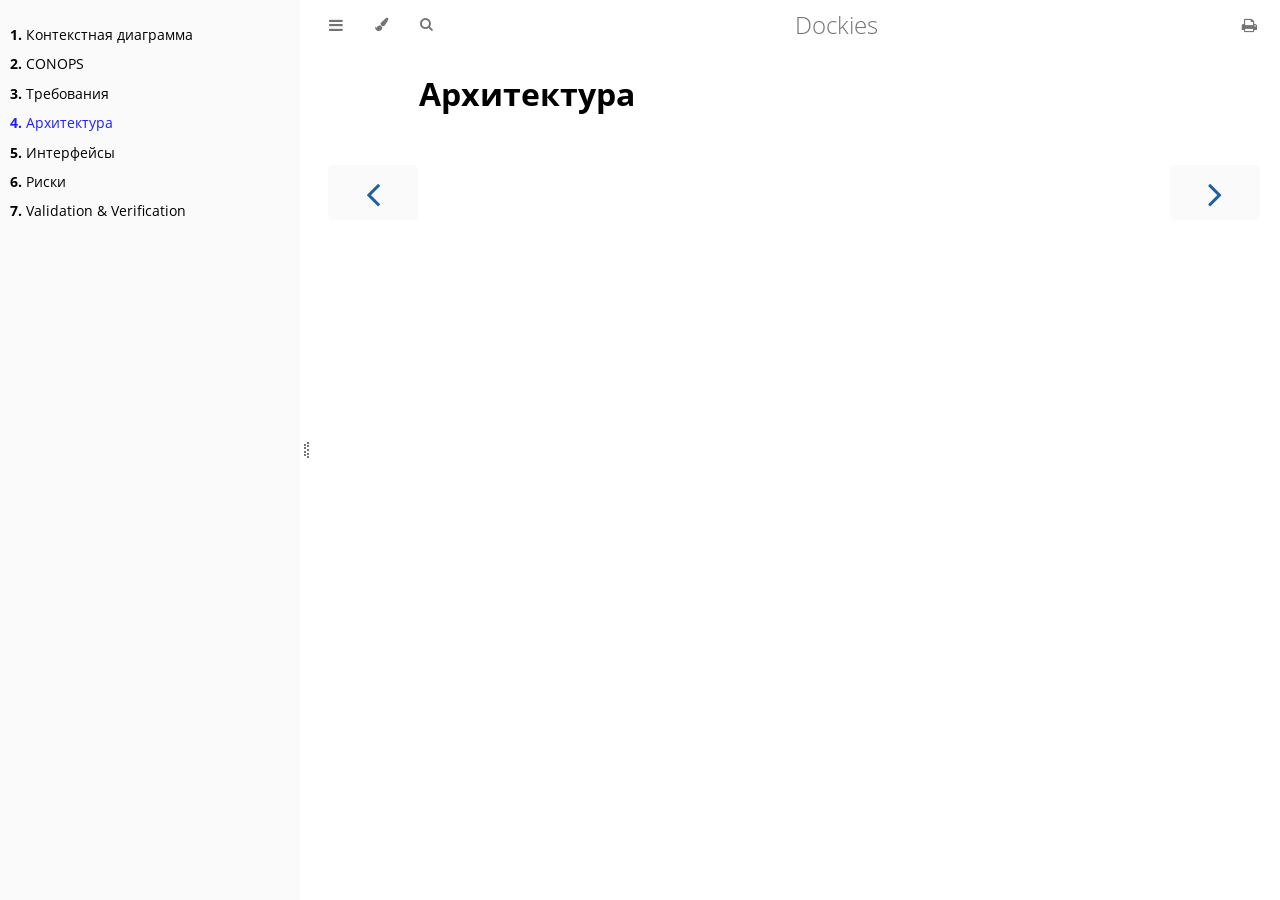
==== Architecture.html @ 6693b574 "deploy: 17d96cf5b20581a7bca6857eef07a46a752afcc7" ====
<!DOCTYPE HTML>
<html lang="ru" class="light sidebar-visible" dir="ltr">
    <head>
        <!-- Book generated using mdBook -->
        <meta charset="UTF-8">
        <title>Архитектура - Dockies</title>


        <!-- Custom HTML head -->

        <meta name="description" content="">
        <meta name="viewport" content="width=device-width, initial-scale=1">
        <meta name="theme-color" content="#ffffff">

        <link rel="icon" href="favicon.svg">
        <link rel="shortcut icon" href="favicon.png">
        <link rel="stylesheet" href="css/variables.css">
        <link rel="stylesheet" href="css/general.css">
        <link rel="stylesheet" href="css/chrome.css">
        <link rel="stylesheet" href="css/print.css" media="print">

        <!-- Fonts -->
        <link rel="stylesheet" href="FontAwesome/css/font-awesome.css">
        <link rel="stylesheet" href="fonts/fonts.css">

        <!-- Highlight.js Stylesheets -->
        <link rel="stylesheet" id="highlight-css" href="highlight.css">
        <link rel="stylesheet" id="tomorrow-night-css" href="tomorrow-night.css">
        <link rel="stylesheet" id="ayu-highlight-css" href="ayu-highlight.css">

        <!-- Custom theme stylesheets -->
        <link rel="stylesheet" href="src/_assets/custom.css">


        <!-- Provide site root and default themes to javascript -->
        <script>
            const path_to_root = "";
            const default_light_theme = "light";
            const default_dark_theme = "navy";
            window.path_to_searchindex_js = "searchindex.js";
        </script>
        <!-- Start loading toc.js asap -->
        <script src="toc.js"></script>
    </head>
    <body>
    <div id="mdbook-help-container">
        <div id="mdbook-help-popup">
            <h2 class="mdbook-help-title">Keyboard shortcuts</h2>
            <div>
                <p>Press <kbd>←</kbd> or <kbd>→</kbd> to navigate between chapters</p>
                <p>Press <kbd>S</kbd> or <kbd>/</kbd> to search in the book</p>
                <p>Press <kbd>?</kbd> to show this help</p>
                <p>Press <kbd>Esc</kbd> to hide this help</p>
            </div>
        </div>
    </div>
    <div id="body-container">
        <!-- Work around some values being stored in localStorage wrapped in quotes -->
        <script>
            try {
                let theme = localStorage.getItem('mdbook-theme');
                let sidebar = localStorage.getItem('mdbook-sidebar');

                if (theme.startsWith('"') && theme.endsWith('"')) {
                    localStorage.setItem('mdbook-theme', theme.slice(1, theme.length - 1));
                }

                if (sidebar.startsWith('"') && sidebar.endsWith('"')) {
                    localStorage.setItem('mdbook-sidebar', sidebar.slice(1, sidebar.length - 1));
                }
            } catch (e) { }
        </script>

        <!-- Set the theme before any content is loaded, prevents flash -->
        <script>
            const default_theme = window.matchMedia("(prefers-color-scheme: dark)").matches ? default_dark_theme : default_light_theme;
            let theme;
            try { theme = localStorage.getItem('mdbook-theme'); } catch(e) { }
            if (theme === null || theme === undefined) { theme = default_theme; }
            const html = document.documentElement;
            html.classList.remove('light')
            html.classList.add(theme);
            html.classList.add("js");
        </script>

        <input type="checkbox" id="sidebar-toggle-anchor" class="hidden">

        <!-- Hide / unhide sidebar before it is displayed -->
        <script>
            let sidebar = null;
            const sidebar_toggle = document.getElementById("sidebar-toggle-anchor");
            if (document.body.clientWidth >= 1080) {
                try { sidebar = localStorage.getItem('mdbook-sidebar'); } catch(e) { }
                sidebar = sidebar || 'visible';
            } else {
                sidebar = 'hidden';
                sidebar_toggle.checked = false;
            }
            if (sidebar === 'visible') {
                sidebar_toggle.checked = true;
            } else {
                html.classList.remove('sidebar-visible');
            }
        </script>

        <nav id="sidebar" class="sidebar" aria-label="Table of contents">
            <!-- populated by js -->
            <mdbook-sidebar-scrollbox class="sidebar-scrollbox"></mdbook-sidebar-scrollbox>
            <noscript>
                <iframe class="sidebar-iframe-outer" src="toc.html"></iframe>
            </noscript>
            <div id="sidebar-resize-handle" class="sidebar-resize-handle">
                <div class="sidebar-resize-indicator"></div>
            </div>
        </nav>

        <div id="page-wrapper" class="page-wrapper">

            <div class="page">
                <div id="menu-bar-hover-placeholder"></div>
                <div id="menu-bar" class="menu-bar sticky">
                    <div class="left-buttons">
                        <label id="sidebar-toggle" class="icon-button" for="sidebar-toggle-anchor" title="Toggle Table of Contents" aria-label="Toggle Table of Contents" aria-controls="sidebar">
                            <i class="fa fa-bars"></i>
                        </label>
                        <button id="theme-toggle" class="icon-button" type="button" title="Change theme" aria-label="Change theme" aria-haspopup="true" aria-expanded="false" aria-controls="theme-list">
                            <i class="fa fa-paint-brush"></i>
                        </button>
                        <ul id="theme-list" class="theme-popup" aria-label="Themes" role="menu">
                            <li role="none"><button role="menuitem" class="theme" id="default_theme">Auto</button></li>
                            <li role="none"><button role="menuitem" class="theme" id="light">Light</button></li>
                            <li role="none"><button role="menuitem" class="theme" id="rust">Rust</button></li>
                            <li role="none"><button role="menuitem" class="theme" id="coal">Coal</button></li>
                            <li role="none"><button role="menuitem" class="theme" id="navy">Navy</button></li>
                            <li role="none"><button role="menuitem" class="theme" id="ayu">Ayu</button></li>
                        </ul>
                        <button id="search-toggle" class="icon-button" type="button" title="Search (`/`)" aria-label="Toggle Searchbar" aria-expanded="false" aria-keyshortcuts="/ s" aria-controls="searchbar">
                            <i class="fa fa-search"></i>
                        </button>
                    </div>

                    <h1 class="menu-title">Dockies</h1>

                    <div class="right-buttons">
                        <a href="print.html" title="Print this book" aria-label="Print this book">
                            <i id="print-button" class="fa fa-print"></i>
                        </a>

                    </div>
                </div>

                <div id="search-wrapper" class="hidden">
                    <form id="searchbar-outer" class="searchbar-outer">
                        <div class="search-wrapper">
                            <input type="search" id="searchbar" name="searchbar" placeholder="Search this book ..." aria-controls="searchresults-outer" aria-describedby="searchresults-header">
                            <div class="spinner-wrapper">
                                <i class="fa fa-spinner fa-spin"></i>
                            </div>
                        </div>
                    </form>
                    <div id="searchresults-outer" class="searchresults-outer hidden">
                        <div id="searchresults-header" class="searchresults-header"></div>
                        <ul id="searchresults">
                        </ul>
                    </div>
                </div>

                <!-- Apply ARIA attributes after the sidebar and the sidebar toggle button are added to the DOM -->
                <script>
                    document.getElementById('sidebar-toggle').setAttribute('aria-expanded', sidebar === 'visible');
                    document.getElementById('sidebar').setAttribute('aria-hidden', sidebar !== 'visible');
                    Array.from(document.querySelectorAll('#sidebar a')).forEach(function(link) {
                        link.setAttribute('tabIndex', sidebar === 'visible' ? 0 : -1);
                    });
                </script>

                <div id="content" class="content">
                    <main>
                        <h1 id="Архитектура"><a class="header" href="#Архитектура">Архитектура</a></h1>

                    </main>

                    <nav class="nav-wrapper" aria-label="Page navigation">
                        <!-- Mobile navigation buttons -->
                            <a rel="prev" href="Requirements.html" class="mobile-nav-chapters previous" title="Previous chapter" aria-label="Previous chapter" aria-keyshortcuts="Left">
                                <i class="fa fa-angle-left"></i>
                            </a>

                            <a rel="next prefetch" href="Interfaces.html" class="mobile-nav-chapters next" title="Next chapter" aria-label="Next chapter" aria-keyshortcuts="Right">
                                <i class="fa fa-angle-right"></i>
                            </a>

                        <div style="clear: both"></div>
                    </nav>
                </div>
            </div>

            <nav class="nav-wide-wrapper" aria-label="Page navigation">
                    <a rel="prev" href="Requirements.html" class="nav-chapters previous" title="Previous chapter" aria-label="Previous chapter" aria-keyshortcuts="Left">
                        <i class="fa fa-angle-left"></i>
                    </a>

                    <a rel="next prefetch" href="Interfaces.html" class="nav-chapters next" title="Next chapter" aria-label="Next chapter" aria-keyshortcuts="Right">
                        <i class="fa fa-angle-right"></i>
                    </a>
            </nav>

        </div>




        <script>
            window.playground_copyable = true;
        </script>


        <script src="elasticlunr.min.js"></script>
        <script src="mark.min.js"></script>
        <script src="searcher.js"></script>

        <script src="clipboard.min.js"></script>
        <script src="highlight.js"></script>
        <script src="book.js"></script>

        <!-- Custom JS scripts -->



    </div>
    </body>
</html>
---- css/variables.css ----
/* Globals */

:root {
    --sidebar-target-width: 300px;
    --sidebar-width: min(var(--sidebar-target-width), 80vw);
    --sidebar-resize-indicator-width: 8px;
    --sidebar-resize-indicator-space: 2px;
    --page-padding: 15px;
    --content-max-width: 750px;
    --menu-bar-height: 50px;
    --mono-font: "Source Code Pro", Consolas, "Ubuntu Mono", Menlo, "DejaVu Sans Mono", monospace, monospace;
    --code-font-size: 0.875em; /* please adjust the ace font size accordingly in editor.js */
    --searchbar-margin-block-start: 5px;
}

/* Themes */

.ayu {
    --bg: hsl(210, 25%, 8%);
    --fg: #c5c5c5;

    --sidebar-bg: #14191f;
    --sidebar-fg: #c8c9db;
    --sidebar-non-existant: #5c6773;
    --sidebar-active: #ffb454;
    --sidebar-spacer: #2d334f;

    --scrollbar: var(--sidebar-fg);

    --icons: #737480;
    --icons-hover: #b7b9cc;

    --links: #0096cf;

    --inline-code-color: #ffb454;

    --theme-popup-bg: #14191f;
    --theme-popup-border: #5c6773;
    --theme-hover: #191f26;

    --quote-bg: hsl(226, 15%, 17%);
    --quote-border: hsl(226, 15%, 22%);

    --warning-border: #ff8e00;

    --table-border-color: hsl(210, 25%, 13%);
    --table-header-bg: hsl(210, 25%, 28%);
    --table-alternate-bg: hsl(210, 25%, 11%);

    --searchbar-border-color: #848484;
    --searchbar-bg: #424242;
    --searchbar-fg: #fff;
    --searchbar-shadow-color: #d4c89f;
    --searchresults-header-fg: #666;
    --searchresults-border-color: #888;
    --searchresults-li-bg: #252932;
    --search-mark-bg: #e3b171;

    --color-scheme: dark;

    /* Same as `--icons` */
    --copy-button-filter: invert(45%) sepia(6%) saturate(621%) hue-rotate(198deg) brightness(99%) contrast(85%);
    /* Same as `--sidebar-active` */
    --copy-button-filter-hover: invert(68%) sepia(55%) saturate(531%) hue-rotate(341deg) brightness(104%) contrast(101%);

    --footnote-highlight: #2668a6;

    --overlay-bg: rgba(33, 40, 48, 0.4);
}

.coal {
    --bg: hsl(200, 7%, 8%);
    --fg: #98a3ad;

    --sidebar-bg: #292c2f;
    --sidebar-fg: #a1adb8;
    --sidebar-non-existant: #505254;
    --sidebar-active: #3473ad;
    --sidebar-spacer: #393939;

    --scrollbar: var(--sidebar-fg);

    --icons: #43484d;
    --icons-hover: #b3c0cc;

    --links: #2b79a2;

    --inline-code-color: #c5c8c6;

    --theme-popup-bg: #141617;
    --theme-popup-border: #43484d;
    --theme-hover: #1f2124;

    --quote-bg: hsl(234, 21%, 18%);
    --quote-border: hsl(234, 21%, 23%);

    --warning-border: #ff8e00;

    --table-border-color: hsl(200, 7%, 13%);
    --table-header-bg: hsl(200, 7%, 28%);
    --table-alternate-bg: hsl(200, 7%, 11%);

    --searchbar-border-color: #aaa;
    --searchbar-bg: #b7b7b7;
    --searchbar-fg: #000;
    --searchbar-shadow-color: #aaa;
    --searchresults-header-fg: #666;
    --searchresults-border-color: #98a3ad;
    --searchresults-li-bg: #2b2b2f;
    --search-mark-bg: #355c7d;

    --color-scheme: dark;

    /* Same as `--icons` */
    --copy-button-filter: invert(26%) sepia(8%) saturate(575%) hue-rotate(169deg) brightness(87%) contrast(82%);
    /* Same as `--sidebar-active` */
    --copy-button-filter-hover: invert(36%) sepia(70%) saturate(503%) hue-rotate(167deg) brightness(98%) contrast(89%);

    --footnote-highlight: #4079ae;

    --overlay-bg: rgba(33, 40, 48, 0.4);
}

.light, html:not(.js) {
    --bg: hsl(0, 0%, 100%);
    --fg: hsl(0, 0%, 0%);

    --sidebar-bg: #fafafa;
    --sidebar-fg: hsl(0, 0%, 0%);
    --sidebar-non-existant: #aaaaaa;
    --sidebar-active: #1f1fff;
    --sidebar-spacer: #f4f4f4;

    --scrollbar: #8F8F8F;

    --icons: #747474;
    --icons-hover: #000000;

    --links: #20609f;

    --inline-code-color: #301900;

    --theme-popup-bg: #fafafa;
    --theme-popup-border: #cccccc;
    --theme-hover: #e6e6e6;

    --quote-bg: hsl(197, 37%, 96%);
    --quote-border: hsl(197, 37%, 91%);

    --warning-border: #ff8e00;

    --table-border-color: hsl(0, 0%, 95%);
    --table-header-bg: hsl(0, 0%, 80%);
    --table-alternate-bg: hsl(0, 0%, 97%);

    --searchbar-border-color: #aaa;
    --searchbar-bg: #fafafa;
    --searchbar-fg: #000;
    --searchbar-shadow-color: #aaa;
    --searchresults-header-fg: #666;
    --searchresults-border-color: #888;
    --searchresults-li-bg: #e4f2fe;
    --search-mark-bg: #a2cff5;

    --color-scheme: light;

    /* Same as `--icons` */
    --copy-button-filter: invert(45.49%);
    /* Same as `--sidebar-active` */
    --copy-button-filter-hover: invert(14%) sepia(93%) saturate(4250%) hue-rotate(243deg) brightness(99%) contrast(130%);

    --footnote-highlight: #7e7eff;

    --overlay-bg: rgba(200, 200, 205, 0.4);
}

.navy {
    --bg: hsl(226, 23%, 11%);
    --fg: #bcbdd0;

    --sidebar-bg: #282d3f;
    --sidebar-fg: #c8c9db;
    --sidebar-non-existant: #505274;
    --sidebar-active: #2b79a2;
    --sidebar-spacer: #2d334f;

    --scrollbar: var(--sidebar-fg);

    --icons: #737480;
    --icons-hover: #b7b9cc;

    --links: #2b79a2;

    --inline-code-color: #c5c8c6;

    --theme-popup-bg: #161923;
    --theme-popup-border: #737480;
    --theme-hover: #282e40;

    --quote-bg: hsl(226, 15%, 17%);
    --quote-border: hsl(226, 15%, 22%);

    --warning-border: #ff8e00;

    --table-border-color: hsl(226, 23%, 16%);
    --table-header-bg: hsl(226, 23%, 31%);
    --table-alternate-bg: hsl(226, 23%, 14%);

    --searchbar-border-color: #aaa;
    --searchbar-bg: #aeaec6;
    --searchbar-fg: #000;
    --searchbar-shadow-color: #aaa;
    --searchresults-header-fg: #5f5f71;
    --searchresults-border-color: #5c5c68;
    --searchresults-li-bg: #242430;
    --search-mark-bg: #a2cff5;

    --color-scheme: dark;

    /* Same as `--icons` */
    --copy-button-filter: invert(51%) sepia(10%) saturate(393%) hue-rotate(198deg) brightness(86%) contrast(87%);
    /* Same as `--sidebar-active` */
    --copy-button-filter-hover: invert(46%) sepia(20%) saturate(1537%) hue-rotate(156deg) brightness(85%) contrast(90%);

    --footnote-highlight: #4079ae;

    --overlay-bg: rgba(33, 40, 48, 0.4);
}

.rust {
    --bg: hsl(60, 9%, 87%);
    --fg: #262625;

    --sidebar-bg: #3b2e2a;
    --sidebar-fg: #c8c9db;
    --sidebar-non-existant: #505254;
    --sidebar-active: #e69f67;
    --sidebar-spacer: #45373a;

    --scrollbar: var(--sidebar-fg);

    --icons: #737480;
    --icons-hover: #262625;

    --links: #2b79a2;

    --inline-code-color: #6e6b5e;

    --theme-popup-bg: #e1e1db;
    --theme-popup-border: #b38f6b;
    --theme-hover: #99908a;

    --quote-bg: hsl(60, 5%, 75%);
    --quote-border: hsl(60, 5%, 70%);

    --warning-border: #ff8e00;

    --table-border-color: hsl(60, 9%, 82%);
    --table-header-bg: #b3a497;
    --table-alternate-bg: hsl(60, 9%, 84%);

    --searchbar-border-color: #aaa;
    --searchbar-bg: #fafafa;
    --searchbar-fg: #000;
    --searchbar-shadow-color: #aaa;
    --searchresults-header-fg: #666;
    --searchresults-border-color: #888;
    --searchresults-li-bg: #dec2a2;
    --search-mark-bg: #e69f67;

    /* Same as `--icons` */
    --copy-button-filter: invert(51%) sepia(10%) saturate(393%) hue-rotate(198deg) brightness(86%) contrast(87%);
    /* Same as `--sidebar-active` */
    --copy-button-filter-hover: invert(77%) sepia(16%) saturate(1798%) hue-rotate(328deg) brightness(98%) contrast(83%);

    --footnote-highlight: #d3a17a;

    --overlay-bg: rgba(150, 150, 150, 0.25);
}

@media (prefers-color-scheme: dark) {
    html:not(.js) {
        --bg: hsl(200, 7%, 8%);
        --fg: #98a3ad;

        --sidebar-bg: #292c2f;
        --sidebar-fg: #a1adb8;
        --sidebar-non-existant: #505254;
        --sidebar-active: #3473ad;
        --sidebar-spacer: #393939;

        --scrollbar: var(--sidebar-fg);

        --icons: #43484d;
        --icons-hover: #b3c0cc;

        --links: #2b79a2;

        --inline-code-color: #c5c8c6;

        --theme-popup-bg: #141617;
        --theme-popup-border: #43484d;
        --theme-hover: #1f2124;

        --quote-bg: hsl(234, 21%, 18%);
        --quote-border: hsl(234, 21%, 23%);

        --warning-border: #ff8e00;

        --table-border-color: hsl(200, 7%, 13%);
        --table-header-bg: hsl(200, 7%, 28%);
        --table-alternate-bg: hsl(200, 7%, 11%);

        --searchbar-border-color: #aaa;
        --searchbar-bg: #b7b7b7;
        --searchbar-fg: #000;
        --searchbar-shadow-color: #aaa;
        --searchresults-header-fg: #666;
        --searchresults-border-color: #98a3ad;
        --searchresults-li-bg: #2b2b2f;
        --search-mark-bg: #355c7d;

        --color-scheme: dark;

        /* Same as `--icons` */
        --copy-button-filter: invert(26%) sepia(8%) saturate(575%) hue-rotate(169deg) brightness(87%) contrast(82%);
        /* Same as `--sidebar-active` */
        --copy-button-filter-hover: invert(36%) sepia(70%) saturate(503%) hue-rotate(167deg) brightness(98%) contrast(89%);
    }
}
---- css/general.css ----
/* Base styles and content styles */

:root {
    /* Browser default font-size is 16px, this way 1 rem = 10px */
    font-size: 62.5%;
    color-scheme: var(--color-scheme);
}

html {
    font-family: "Open Sans", sans-serif;
    color: var(--fg);
    background-color: var(--bg);
    text-size-adjust: none;
    -webkit-text-size-adjust: none;
}

body {
    margin: 0;
    font-size: 1.6rem;
    overflow-x: hidden;
}

code {
    font-family: var(--mono-font) !important;
    font-size: var(--code-font-size);
    direction: ltr !important;
}

/* make long words/inline code not x overflow */
main {
    overflow-wrap: break-word;
}

/* make wide tables scroll if they overflow */
.table-wrapper {
    overflow-x: auto;
}

/* Don't change font size in headers. */
h1 code, h2 code, h3 code, h4 code, h5 code, h6 code {
    font-size: unset;
}

.left { float: left; }
.right { float: right; }
.boring { opacity: 0.6; }
.hide-boring .boring { display: none; }
.hidden { display: none !important; }

h2, h3 { margin-block-start: 2.5em; }
h4, h5 { margin-block-start: 2em; }

.header + .header h3,
.header + .header h4,
.header + .header h5 {
    margin-block-start: 1em;
}

h1:target::before,
h2:target::before,
h3:target::before,
h4:target::before,
h5:target::before,
h6:target::before {
    display: inline-block;
    content: "»";
    margin-inline-start: -30px;
    width: 30px;
}

/* This is broken on Safari as of version 14, but is fixed
   in Safari Technology Preview 117 which I think will be Safari 14.2.
   https://bugs.webkit.org/show_bug.cgi?id=218076
*/
:target {
    /* Safari does not support logical properties */
    scroll-margin-top: calc(var(--menu-bar-height) + 0.5em);
}

.page {
    outline: 0;
    padding: 0 var(--page-padding);
    margin-block-start: calc(0px - var(--menu-bar-height)); /* Compensate for the #menu-bar-hover-placeholder */
}
.page-wrapper {
    box-sizing: border-box;
    background-color: var(--bg);
}
html:not(.js) .page-wrapper,
.js:not(.sidebar-resizing) .page-wrapper {
    transition: margin-left 0.3s ease, transform 0.3s ease; /* Animation: slide away */
}
[dir=rtl]:not(.js) .page-wrapper,
[dir=rtl].js:not(.sidebar-resizing) .page-wrapper {
    transition: margin-right 0.3s ease, transform 0.3s ease; /* Animation: slide away */
}

.content {
    overflow-y: auto;
    padding: 0 5px 50px 5px;
}
.content main {
    margin-inline-start: auto;
    margin-inline-end: auto;
    max-width: var(--content-max-width);
}
.content p { line-height: 1.45em; }
.content ol { line-height: 1.45em; }
.content ul { line-height: 1.45em; }
.content a { text-decoration: none; }
.content a:hover { text-decoration: underline; }
.content img, .content video { max-width: 100%; }
.content .header:link,
.content .header:visited {
    color: var(--fg);
}
.content .header:link,
.content .header:visited:hover {
    text-decoration: none;
}

table {
    margin: 0 auto;
    border-collapse: collapse;
}
table td {
    padding: 3px 20px;
    border: 1px var(--table-border-color) solid;
}
table thead {
    background: var(--table-header-bg);
}
table thead td {
    font-weight: 700;
    border: none;
}
table thead th {
    padding: 3px 20px;
}
table thead tr {
    border: 1px var(--table-header-bg) solid;
}
/* Alternate background colors for rows */
table tbody tr:nth-child(2n) {
    background: var(--table-alternate-bg);
}


blockquote {
    margin: 20px 0;
    padding: 0 20px;
    color: var(--fg);
    background-color: var(--quote-bg);
    border-block-start: .1em solid var(--quote-border);
    border-block-end: .1em solid var(--quote-border);
}

.warning {
    margin: 20px;
    padding: 0 20px;
    border-inline-start: 2px solid var(--warning-border);
}

.warning:before {
    position: absolute;
    width: 3rem;
    height: 3rem;
    margin-inline-start: calc(-1.5rem - 21px);
    content: "ⓘ";
    text-align: center;
    background-color: var(--bg);
    color: var(--warning-border);
    font-weight: bold;
    font-size: 2rem;
}

blockquote .warning:before {
    background-color: var(--quote-bg);
}

kbd {
    background-color: var(--table-border-color);
    border-radius: 4px;
    border: solid 1px var(--theme-popup-border);
    box-shadow: inset 0 -1px 0 var(--theme-hover);
    display: inline-block;
    font-size: var(--code-font-size);
    font-family: var(--mono-font);
    line-height: 10px;
    padding: 4px 5px;
    vertical-align: middle;
}

sup {
    /* Set the line-height for superscript and footnote references so that there
       isn't an awkward space appearing above lines that contain the footnote.

       See https://github.com/rust-lang/mdBook/pull/2443#discussion_r1813773583
       for an explanation.
    */
    line-height: 0;
}

.footnote-definition {
    font-size: 0.9em;
}
/* The default spacing for a list is a little too large. */
.footnote-definition ul,
.footnote-definition ol {
    padding-left: 20px;
}
.footnote-definition > li {
    /* Required to position the ::before target */
    position: relative;
}
.footnote-definition > li:target {
    scroll-margin-top: 50vh;
}
.footnote-reference:target {
    scroll-margin-top: 50vh;
}
/* Draws a border around the footnote (including the marker) when it is selected.
   TODO: If there are multiple linkbacks, highlight which one you just came
   from so you know which one to click.
*/
.footnote-definition > li:target::before {
    border: 2px solid var(--footnote-highlight);
    border-radius: 6px;
    position: absolute;
    top: -8px;
    right: -8px;
    bottom: -8px;
    left: -32px;
    pointer-events: none;
    content: "";
}
/* Pulses the footnote reference so you can quickly see where you left off reading.
   This could use some improvement.
*/
@media not (prefers-reduced-motion) {
    .footnote-reference:target  {
        animation: fn-highlight 0.8s;
        border-radius: 2px;
    }

    @keyframes fn-highlight {
        from {
            background-color: var(--footnote-highlight);
        }
    }
}

.tooltiptext {
    position: absolute;
    visibility: hidden;
    color: #fff;
    background-color: #333;
    transform: translateX(-50%); /* Center by moving tooltip 50% of its width left */
    left: -8px; /* Half of the width of the icon */
    top: -35px;
    font-size: 0.8em;
    text-align: center;
    border-radius: 6px;
    padding: 5px 8px;
    margin: 5px;
    z-index: 1000;
}
.tooltipped .tooltiptext {
    visibility: visible;
}

.chapter li.part-title {
    color: var(--sidebar-fg);
    margin: 5px 0px;
    font-weight: bold;
}

.result-no-output {
    font-style: italic;
}
---- css/chrome.css ----
/* CSS for UI elements (a.k.a. chrome) */

html {
    scrollbar-color: var(--scrollbar) var(--bg);
}
#searchresults a,
.content a:link,
a:visited,
a > .hljs {
    color: var(--links);
}

/*
    body-container is necessary because mobile browsers don't seem to like
    overflow-x on the body tag when there is a <meta name="viewport"> tag.
*/
#body-container {
    /*
        This is used when the sidebar pushes the body content off the side of
        the screen on small screens. Without it, dragging on mobile Safari
        will want to reposition the viewport in a weird way.
    */
    overflow-x: clip;
}

/* Menu Bar */

#menu-bar,
#menu-bar-hover-placeholder {
    z-index: 101;
    margin: auto calc(0px - var(--page-padding));
}
#menu-bar {
    position: relative;
    display: flex;
    flex-wrap: wrap;
    background-color: var(--bg);
    border-block-end-color: var(--bg);
    border-block-end-width: 1px;
    border-block-end-style: solid;
}
#menu-bar.sticky,
#menu-bar-hover-placeholder:hover + #menu-bar,
#menu-bar:hover,
html.sidebar-visible #menu-bar {
    position: -webkit-sticky;
    position: sticky;
    top: 0 !important;
}
#menu-bar-hover-placeholder {
    position: sticky;
    position: -webkit-sticky;
    top: 0;
    height: var(--menu-bar-height);
}
#menu-bar.bordered {
    border-block-end-color: var(--table-border-color);
}
#menu-bar i, #menu-bar .icon-button {
    position: relative;
    padding: 0 8px;
    z-index: 10;
    line-height: var(--menu-bar-height);
    cursor: pointer;
    transition: color 0.5s;
}
@media only screen and (max-width: 420px) {
    #menu-bar i, #menu-bar .icon-button {
        padding: 0 5px;
    }
}

.icon-button {
    border: none;
    background: none;
    padding: 0;
    color: inherit;
}
.icon-button i {
    margin: 0;
}

.right-buttons {
    margin: 0 15px;
}
.right-buttons a {
    text-decoration: none;
}

.left-buttons {
    display: flex;
    margin: 0 5px;
}
html:not(.js) .left-buttons button {
    display: none;
}

.menu-title {
    display: inline-block;
    font-weight: 200;
    font-size: 2.4rem;
    line-height: var(--menu-bar-height);
    text-align: center;
    margin: 0;
    flex: 1;
    white-space: nowrap;
    overflow: hidden;
    text-overflow: ellipsis;
}
.menu-title {
    cursor: pointer;
}

.menu-bar,
.menu-bar:visited,
.nav-chapters,
.nav-chapters:visited,
.mobile-nav-chapters,
.mobile-nav-chapters:visited,
.menu-bar .icon-button,
.menu-bar a i {
    color: var(--icons);
}

.menu-bar i:hover,
.menu-bar .icon-button:hover,
.nav-chapters:hover,
.mobile-nav-chapters i:hover {
    color: var(--icons-hover);
}

/* Nav Icons */

.nav-chapters {
    font-size: 2.5em;
    text-align: center;
    text-decoration: none;

    position: fixed;
    top: 0;
    bottom: 0;
    margin: 0;
    max-width: 150px;
    min-width: 90px;

    display: flex;
    justify-content: center;
    align-content: center;
    flex-direction: column;

    transition: color 0.5s, background-color 0.5s;
}

.nav-chapters:hover {
    text-decoration: none;
    background-color: var(--theme-hover);
    transition: background-color 0.15s, color 0.15s;
}

.nav-wrapper {
    margin-block-start: 50px;
    display: none;
}

.mobile-nav-chapters {
    font-size: 2.5em;
    text-align: center;
    text-decoration: none;
    width: 90px;
    border-radius: 5px;
    background-color: var(--sidebar-bg);
}

/* Only Firefox supports flow-relative values */
.previous { float: left; }
[dir=rtl] .previous { float: right; }

/* Only Firefox supports flow-relative values */
.next {
    float: right;
    right: var(--page-padding);
}
[dir=rtl] .next {
    float: left;
    right: unset;
    left: var(--page-padding);
}

/* Use the correct buttons for RTL layouts*/
[dir=rtl] .previous i.fa-angle-left:before {content:"\f105";}
[dir=rtl] .next i.fa-angle-right:before { content:"\f104"; }

@media only screen and (max-width: 1080px) {
    .nav-wide-wrapper { display: none; }
    .nav-wrapper { display: block; }
}

/* sidebar-visible */
@media only screen and (max-width: 1380px) {
    #sidebar-toggle-anchor:checked ~ .page-wrapper .nav-wide-wrapper { display: none; }
    #sidebar-toggle-anchor:checked ~ .page-wrapper .nav-wrapper { display: block; }
}

/* Inline code */

:not(pre) > .hljs {
    display: inline;
    padding: 0.1em 0.3em;
    border-radius: 3px;
}

:not(pre):not(a) > .hljs {
    color: var(--inline-code-color);
    overflow-x: initial;
}

a:hover > .hljs {
    text-decoration: underline;
}

pre {
    position: relative;
}
pre > .buttons {
    position: absolute;
    z-index: 100;
    right: 0px;
    top: 2px;
    margin: 0px;
    padding: 2px 0px;

    color: var(--sidebar-fg);
    cursor: pointer;
    visibility: hidden;
    opacity: 0;
    transition: visibility 0.1s linear, opacity 0.1s linear;
}
pre:hover > .buttons {
    visibility: visible;
    opacity: 1
}
pre > .buttons :hover {
    color: var(--sidebar-active);
    border-color: var(--icons-hover);
    background-color: var(--theme-hover);
}
pre > .buttons i {
    margin-inline-start: 8px;
}
pre > .buttons button {
    cursor: inherit;
    margin: 0px 5px;
    padding: 4px 4px 3px 5px;
    font-size: 23px;

    border-style: solid;
    border-width: 1px;
    border-radius: 4px;
    border-color: var(--icons);
    background-color: var(--theme-popup-bg);
    transition: 100ms;
    transition-property: color,border-color,background-color;
    color: var(--icons);
}

pre > .buttons button.clip-button {
    padding: 2px 4px 0px 6px;
}
pre > .buttons button.clip-button::before {
    /* clipboard image from octicons (https://github.com/primer/octicons/tree/v2.0.0) MIT license
     */
    content: url('data:image/svg+xml,<svg width="21" height="20" viewBox="0 0 24 25" \
xmlns="http://www.w3.org/2000/svg" aria-label="Copy to clipboard">\
<path d="M18 20h2v3c0 1-1 2-2 2H2c-.998 0-2-1-2-2V5c0-.911.755-1.667 1.667-1.667h5A3.323 3.323 0 \
0110 0a3.323 3.323 0 013.333 3.333h5C19.245 3.333 20 4.09 20 5v8.333h-2V9H2v14h16v-3zM3 \
7h14c0-.911-.793-1.667-1.75-1.667H13.5c-.957 0-1.75-.755-1.75-1.666C11.75 2.755 10.957 2 10 \
2s-1.75.755-1.75 1.667c0 .911-.793 1.666-1.75 1.666H4.75C3.793 5.333 3 6.09 3 7z"/>\
<path d="M4 19h6v2H4zM12 11H4v2h8zM4 17h4v-2H4zM15 15v-3l-4.5 4.5L15 21v-3l8.027-.032L23 15z"/>\
</svg>');
    filter: var(--copy-button-filter);
}
pre > .buttons button.clip-button:hover::before {
    filter: var(--copy-button-filter-hover);
}

@media (pointer: coarse) {
    pre > .buttons button {
        /* On mobile, make it easier to tap buttons. */
        padding: 0.3rem 1rem;
    }

    .sidebar-resize-indicator {
        /* Hide resize indicator on devices with limited accuracy */
        display: none;
    }
}
pre > code {
    display: block;
    padding: 1rem;
}

/* FIXME: ACE editors overlap their buttons because ACE does absolute
   positioning within the code block which breaks padding. The only solution I
   can think of is to move the padding to the outer pre tag (or insert a div
   wrapper), but that would require fixing a whole bunch of CSS rules.
*/
.hljs.ace_editor {
  padding: 0rem 0rem;
}

pre > .result {
    margin-block-start: 10px;
}

/* Search */

#searchresults a {
    text-decoration: none;
}

mark {
    border-radius: 2px;
    padding-block-start: 0;
    padding-block-end: 1px;
    padding-inline-start: 3px;
    padding-inline-end: 3px;
    margin-block-start: 0;
    margin-block-end: -1px;
    margin-inline-start: -3px;
    margin-inline-end: -3px;
    background-color: var(--search-mark-bg);
    transition: background-color 300ms linear;
    cursor: pointer;
}

mark.fade-out {
    background-color: rgba(0,0,0,0) !important;
    cursor: auto;
}

.searchbar-outer {
    margin-inline-start: auto;
    margin-inline-end: auto;
    max-width: var(--content-max-width);
}

#searchbar-outer.searching #searchbar {
    padding-right: 30px;
}
#searchbar-outer .spinner-wrapper {
    display: none;
}
#searchbar-outer.searching .spinner-wrapper {
    display: block;
}

.search-wrapper {
    position: relative;
}

.spinner-wrapper {
    --spinner-margin: 2px;
    position: absolute;
    margin-block-start: calc(var(--searchbar-margin-block-start) + var(--spinner-margin));
    right: var(--spinner-margin);
    top: 0;
    bottom: var(--spinner-margin);
    padding: 6px;
    background-color: var(--bg);
}

#searchbar {
    width: 100%;
    margin-block-start: var(--searchbar-margin-block-start);
    margin-block-end: 0;
    margin-inline-start: auto;
    margin-inline-end: auto;
    padding: 10px 16px;
    transition: box-shadow 300ms ease-in-out;
    border: 1px solid var(--searchbar-border-color);
    border-radius: 3px;
    background-color: var(--searchbar-bg);
    color: var(--searchbar-fg);
}
#searchbar:focus,
#searchbar.active {
    box-shadow: 0 0 3px var(--searchbar-shadow-color);
}

.searchresults-header {
    font-weight: bold;
    font-size: 1em;
    padding-block-start: 18px;
    padding-block-end: 0;
    padding-inline-start: 5px;
    padding-inline-end: 0;
    color: var(--searchresults-header-fg);
}

.searchresults-outer {
    margin-inline-start: auto;
    margin-inline-end: auto;
    max-width: var(--content-max-width);
    border-block-end: 1px dashed var(--searchresults-border-color);
}

ul#searchresults {
    list-style: none;
    padding-inline-start: 20px;
}
ul#searchresults li {
    margin: 10px 0px;
    padding: 2px;
    border-radius: 2px;
}
ul#searchresults li.focus {
    background-color: var(--searchresults-li-bg);
}
ul#searchresults span.teaser {
    display: block;
    clear: both;
    margin-block-start: 5px;
    margin-block-end: 0;
    margin-inline-start: 20px;
    margin-inline-end: 0;
    font-size: 0.8em;
}
ul#searchresults span.teaser em {
    font-weight: bold;
    font-style: normal;
}

/* Sidebar */

.sidebar {
    position: fixed;
    left: 0;
    top: 0;
    bottom: 0;
    width: var(--sidebar-width);
    font-size: 0.875em;
    box-sizing: border-box;
    -webkit-overflow-scrolling: touch;
    overscroll-behavior-y: contain;
    background-color: var(--sidebar-bg);
    color: var(--sidebar-fg);
}
.sidebar-iframe-inner {
    --padding: 10px;

    background-color: var(--sidebar-bg);
    padding: var(--padding);
    margin: 0;
    font-size: 1.4rem;
    color: var(--sidebar-fg);
    min-height: calc(100vh - var(--padding) * 2);
}
.sidebar-iframe-outer {
    border: none;
    height: 100%;
    position: absolute;
    top: 0;
    bottom: 0;
    left: 0;
    right: 0;
}
[dir=rtl] .sidebar { left: unset; right: 0; }
.sidebar-resizing {
    -moz-user-select: none;
    -webkit-user-select: none;
    -ms-user-select: none;
    user-select: none;
}
html:not(.sidebar-resizing) .sidebar {
    transition: transform 0.3s; /* Animation: slide away */
}
.sidebar code {
    line-height: 2em;
}
.sidebar .sidebar-scrollbox {
    overflow-y: auto;
    position: absolute;
    top: 0;
    bottom: 0;
    left: 0;
    right: 0;
    padding: 10px 10px;
}
.sidebar .sidebar-resize-handle {
    position: absolute;
    cursor: col-resize;
    width: 0;
    right: calc(var(--sidebar-resize-indicator-width) * -1);
    top: 0;
    bottom: 0;
    display: flex;
    align-items: center;
}

.sidebar-resize-handle .sidebar-resize-indicator {
    width: 100%;
    height: 16px;
    color: var(--icons);
    margin-inline-start: var(--sidebar-resize-indicator-space);
	display: flex;
	align-items: center;
	justify-content: flex-start;
}
.sidebar-resize-handle .sidebar-resize-indicator::before {
    content: "";
    width: 2px;
    height: 12px;
    border-left: dotted 2px currentColor;
}
.sidebar-resize-handle .sidebar-resize-indicator::after {
    content: "";
    width: 2px;
    height: 16px;
    border-left: dotted 2px currentColor;
}

[dir=rtl] .sidebar .sidebar-resize-handle {
    left: calc(var(--sidebar-resize-indicator-width) * -1);
    right: unset;
}
.js .sidebar .sidebar-resize-handle {
    cursor: col-resize;
    width: calc(var(--sidebar-resize-indicator-width) - var(--sidebar-resize-indicator-space));
}
/* sidebar-hidden */
#sidebar-toggle-anchor:not(:checked) ~ .sidebar {
    transform: translateX(calc(0px - var(--sidebar-width) - var(--sidebar-resize-indicator-width)));
}
[dir=rtl] #sidebar-toggle-anchor:not(:checked) ~ .sidebar {
    transform: translateX(calc(var(--sidebar-width) + var(--sidebar-resize-indicator-width)));
}
.sidebar::-webkit-scrollbar {
    background: var(--sidebar-bg);
}
.sidebar::-webkit-scrollbar-thumb {
    background: var(--scrollbar);
}

/* sidebar-visible */
#sidebar-toggle-anchor:checked ~ .page-wrapper {
    transform: translateX(calc(var(--sidebar-width) + var(--sidebar-resize-indicator-width)));
}
[dir=rtl] #sidebar-toggle-anchor:checked ~ .page-wrapper {
    transform: translateX(calc(0px - var(--sidebar-width) - var(--sidebar-resize-indicator-width)));
}
@media only screen and (min-width: 620px) {
    #sidebar-toggle-anchor:checked ~ .page-wrapper {
        transform: none;
        margin-inline-start: calc(var(--sidebar-width) + var(--sidebar-resize-indicator-width));
    }
    [dir=rtl] #sidebar-toggle-anchor:checked ~ .page-wrapper {
        transform: none;
    }
}

.chapter {
    list-style: none outside none;
    padding-inline-start: 0;
    line-height: 2.2em;
}

.chapter ol {
    width: 100%;
}

.chapter li {
    display: flex;
    color: var(--sidebar-non-existant);
}
.chapter li a {
    display: block;
    padding: 0;
    text-decoration: none;
    color: var(--sidebar-fg);
}

.chapter li a:hover {
    color: var(--sidebar-active);
}

.chapter li a.active {
    color: var(--sidebar-active);
}

.chapter li > a.toggle {
    cursor: pointer;
    display: block;
    margin-inline-start: auto;
    padding: 0 10px;
    user-select: none;
    opacity: 0.68;
}

.chapter li > a.toggle div {
    transition: transform 0.5s;
}

/* collapse the section */
.chapter li:not(.expanded) + li > ol {
    display: none;
}

.chapter li.chapter-item {
    line-height: 1.5em;
    margin-block-start: 0.6em;
}

.chapter li.expanded > a.toggle div {
    transform: rotate(90deg);
}

.spacer {
    width: 100%;
    height: 3px;
    margin: 5px 0px;
}
.chapter .spacer {
    background-color: var(--sidebar-spacer);
}

@media (-moz-touch-enabled: 1), (pointer: coarse) {
    .chapter li a { padding: 5px 0; }
    .spacer { margin: 10px 0; }
}

.section {
    list-style: none outside none;
    padding-inline-start: 20px;
    line-height: 1.9em;
}

/* Theme Menu Popup */

.theme-popup {
    position: absolute;
    left: 10px;
    top: var(--menu-bar-height);
    z-index: 1000;
    border-radius: 4px;
    font-size: 0.7em;
    color: var(--fg);
    background: var(--theme-popup-bg);
    border: 1px solid var(--theme-popup-border);
    margin: 0;
    padding: 0;
    list-style: none;
    display: none;
    /* Don't let the children's background extend past the rounded corners. */
    overflow: hidden;
}
[dir=rtl] .theme-popup { left: unset;  right: 10px; }
.theme-popup .default {
    color: var(--icons);
}
.theme-popup .theme {
    width: 100%;
    border: 0;
    margin: 0;
    padding: 2px 20px;
    line-height: 25px;
    white-space: nowrap;
    text-align: start;
    cursor: pointer;
    color: inherit;
    background: inherit;
    font-size: inherit;
}
.theme-popup .theme:hover {
    background-color: var(--theme-hover);
}

.theme-selected::before {
    display: inline-block;
    content: "✓";
    margin-inline-start: -14px;
    width: 14px;
}

/* The container for the help popup that covers the whole window. */
#mdbook-help-container {
    /* Position and size for the whole window. */
    position: fixed;
    top: 0;
    left: 0;
    right: 0;
    bottom: 0;
    /* This uses flex layout (which is set in book.js), and centers the popup
       in the window.*/
    display: none;
    align-items: center;
    justify-content: center;
    z-index: 1000;
    /* Dim out the book while the popup is visible. */
    background: var(--overlay-bg);
}

/* The popup help box. */
#mdbook-help-popup {
    box-shadow: 0 4px 24px rgba(0,0,0,0.15);
    min-width: 300px;
    max-width: 500px;
    width: 100%;
    box-sizing: border-box;
    display: flex;
    flex-direction: column;
    align-items: center;
    background-color: var(--bg);
    color: var(--fg);
    border-width: 1px;
    border-color: var(--theme-popup-border);
    border-style: solid;
    border-radius: 8px;
    padding: 10px;
}

.mdbook-help-title {
    text-align: center;
    /* mdbook's margin for h2 is way too large. */
    margin: 10px;
}
---- css/print.css ----
#sidebar,
#menu-bar,
.nav-chapters,
.mobile-nav-chapters {
    display: none;
}

#page-wrapper.page-wrapper {
    transform: none !important;
    margin-inline-start: 0px;
    overflow-y: initial;
}

#content {
    max-width: none;
    margin: 0;
    padding: 0;
}

.page {
    overflow-y: initial;
}

code {
    direction: ltr !important;
}

pre > .buttons {
    z-index: 2;
}

a, a:visited, a:active, a:hover {
    color: #4183c4;
    text-decoration: none;
}

h1, h2, h3, h4, h5, h6 {
    page-break-inside: avoid;
    page-break-after: avoid;
}

pre, code {
    page-break-inside: avoid;
    white-space: pre-wrap;
}

.fa {
    display: none !important;
}
---- fonts/fonts.css ----
/* Open Sans is licensed under the Apache License, Version 2.0. See http://www.apache.org/licenses/LICENSE-2.0 */
/* Source Code Pro is under the Open Font License. See https://scripts.sil.org/cms/scripts/page.php?site_id=nrsi&id=OFL */

/* open-sans-300 - latin_vietnamese_latin-ext_greek-ext_greek_cyrillic-ext_cyrillic */
@font-face {
  font-family: 'Open Sans';
  font-style: normal;
  font-weight: 300;
  src: local('Open Sans Light'), local('OpenSans-Light'),
       url('../fonts/open-sans-v17-all-charsets-300.woff2') format('woff2');
}

/* open-sans-300italic - latin_vietnamese_latin-ext_greek-ext_greek_cyrillic-ext_cyrillic */
@font-face {
  font-family: 'Open Sans';
  font-style: italic;
  font-weight: 300;
  src: local('Open Sans Light Italic'), local('OpenSans-LightItalic'),
       url('../fonts/open-sans-v17-all-charsets-300italic.woff2') format('woff2');
}

/* open-sans-regular - latin_vietnamese_latin-ext_greek-ext_greek_cyrillic-ext_cyrillic */
@font-face {
  font-family: 'Open Sans';
  font-style: normal;
  font-weight: 400;
  src: local('Open Sans Regular'), local('OpenSans-Regular'),
       url('../fonts/open-sans-v17-all-charsets-regular.woff2') format('woff2');
}

/* open-sans-italic - latin_vietnamese_latin-ext_greek-ext_greek_cyrillic-ext_cyrillic */
@font-face {
  font-family: 'Open Sans';
  font-style: italic;
  font-weight: 400;
  src: local('Open Sans Italic'), local('OpenSans-Italic'),
       url('../fonts/open-sans-v17-all-charsets-italic.woff2') format('woff2');
}

/* open-sans-600 - latin_vietnamese_latin-ext_greek-ext_greek_cyrillic-ext_cyrillic */
@font-face {
  font-family: 'Open Sans';
  font-style: normal;
  font-weight: 600;
  src: local('Open Sans SemiBold'), local('OpenSans-SemiBold'),
       url('../fonts/open-sans-v17-all-charsets-600.woff2') format('woff2');
}

/* open-sans-600italic - latin_vietnamese_latin-ext_greek-ext_greek_cyrillic-ext_cyrillic */
@font-face {
  font-family: 'Open Sans';
  font-style: italic;
  font-weight: 600;
  src: local('Open Sans SemiBold Italic'), local('OpenSans-SemiBoldItalic'),
       url('../fonts/open-sans-v17-all-charsets-600italic.woff2') format('woff2');
}

/* open-sans-700 - latin_vietnamese_latin-ext_greek-ext_greek_cyrillic-ext_cyrillic */
@font-face {
  font-family: 'Open Sans';
  font-style: normal;
  font-weight: 700;
  src: local('Open Sans Bold'), local('OpenSans-Bold'),
       url('../fonts/open-sans-v17-all-charsets-700.woff2') format('woff2');
}

/* open-sans-700italic - latin_vietnamese_latin-ext_greek-ext_greek_cyrillic-ext_cyrillic */
@font-face {
  font-family: 'Open Sans';
  font-style: italic;
  font-weight: 700;
  src: local('Open Sans Bold Italic'), local('OpenSans-BoldItalic'),
       url('../fonts/open-sans-v17-all-charsets-700italic.woff2') format('woff2');
}

/* open-sans-800 - latin_vietnamese_latin-ext_greek-ext_greek_cyrillic-ext_cyrillic */
@font-face {
  font-family: 'Open Sans';
  font-style: normal;
  font-weight: 800;
  src: local('Open Sans ExtraBold'), local('OpenSans-ExtraBold'),
       url('../fonts/open-sans-v17-all-charsets-800.woff2') format('woff2');
}

/* open-sans-800italic - latin_vietnamese_latin-ext_greek-ext_greek_cyrillic-ext_cyrillic */
@font-face {
  font-family: 'Open Sans';
  font-style: italic;
  font-weight: 800;
  src: local('Open Sans ExtraBold Italic'), local('OpenSans-ExtraBoldItalic'),
       url('../fonts/open-sans-v17-all-charsets-800italic.woff2') format('woff2');
}

/* source-code-pro-500 - latin_vietnamese_latin-ext_greek_cyrillic-ext_cyrillic */
@font-face {
  font-family: 'Source Code Pro';
  font-style: normal;
  font-weight: 500;
  src: url('../fonts/source-code-pro-v11-all-charsets-500.woff2') format('woff2');
}
---- highlight.css ----
/*
 * An increased contrast highlighting scheme loosely based on the
 * "Base16 Atelier Dune Light" theme by Bram de Haan
 * (http://atelierbram.github.io/syntax-highlighting/atelier-schemes/dune)
 * Original Base16 color scheme by Chris Kempson
 * (https://github.com/chriskempson/base16)
 */

/* Comment */
.hljs-comment,
.hljs-quote {
  color: #575757;
}

/* Red */
.hljs-variable,
.hljs-template-variable,
.hljs-attribute,
.hljs-attr,
.hljs-tag,
.hljs-name,
.hljs-regexp,
.hljs-link,
.hljs-name,
.hljs-selector-id,
.hljs-selector-class {
  color: #d70025;
}

/* Orange */
.hljs-number,
.hljs-meta,
.hljs-built_in,
.hljs-builtin-name,
.hljs-literal,
.hljs-type,
.hljs-params {
  color: #b21e00;
}

/* Green */
.hljs-string,
.hljs-symbol,
.hljs-bullet {
  color: #008200;
}

/* Blue */
.hljs-title,
.hljs-section {
  color: #0030f2;
}

/* Purple */
.hljs-keyword,
.hljs-selector-tag {
  color: #9d00ec;
}

.hljs {
  display: block;
  overflow-x: auto;
  background: #f6f7f6;
  color: #000;
}

.hljs-emphasis {
  font-style: italic;
}

.hljs-strong {
  font-weight: bold;
}

.hljs-addition {
  color: #22863a;
  background-color: #f0fff4;
}

.hljs-deletion {
  color: #b31d28;
  background-color: #ffeef0;
}
---- tomorrow-night.css ----
/* Tomorrow Night Theme */
/* https://github.com/jmblog/color-themes-for-highlightjs */
/* Original theme - https://github.com/chriskempson/tomorrow-theme */
/* https://github.com/jmblog/color-themes-for-highlightjs */

/* Tomorrow Comment */
.hljs-comment {
  color: #969896;
}

/* Tomorrow Red */
.hljs-variable,
.hljs-attribute,
.hljs-attr,
.hljs-tag,
.hljs-regexp,
.ruby .hljs-constant,
.xml .hljs-tag .hljs-title,
.xml .hljs-pi,
.xml .hljs-doctype,
.html .hljs-doctype,
.css .hljs-id,
.css .hljs-class,
.css .hljs-pseudo {
  color: #cc6666;
}

/* Tomorrow Orange */
.hljs-number,
.hljs-preprocessor,
.hljs-pragma,
.hljs-built_in,
.hljs-literal,
.hljs-params,
.hljs-constant {
  color: #de935f;
}

/* Tomorrow Yellow */
.ruby .hljs-class .hljs-title,
.css .hljs-rule .hljs-attribute {
  color: #f0c674;
}

/* Tomorrow Green */
.hljs-string,
.hljs-value,
.hljs-inheritance,
.hljs-header,
.hljs-name,
.ruby .hljs-symbol,
.xml .hljs-cdata {
  color: #b5bd68;
}

/* Tomorrow Aqua */
.hljs-title,
.hljs-section,
.css .hljs-hexcolor {
  color: #8abeb7;
}

/* Tomorrow Blue */
.hljs-function,
.python .hljs-decorator,
.python .hljs-title,
.ruby .hljs-function .hljs-title,
.ruby .hljs-title .hljs-keyword,
.perl .hljs-sub,
.javascript .hljs-title,
.coffeescript .hljs-title {
  color: #81a2be;
}

/* Tomorrow Purple */
.hljs-keyword,
.javascript .hljs-function {
  color: #b294bb;
}

.hljs {
  display: block;
  overflow-x: auto;
  background: #1d1f21;
  color: #c5c8c6;
}

.coffeescript .javascript,
.javascript .xml,
.tex .hljs-formula,
.xml .javascript,
.xml .vbscript,
.xml .css,
.xml .hljs-cdata {
  opacity: 0.5;
}

.hljs-addition {
  color: #718c00;
}

.hljs-deletion {
  color: #c82829;
}
---- ayu-highlight.css ----
/*
Based off of the Ayu theme
Original by Dempfi (https://github.com/dempfi/ayu)
*/

.hljs {
  display: block;
  overflow-x: auto;
  background: #191f26;
  color: #e6e1cf;
}

.hljs-comment,
.hljs-quote {
  color: #5c6773;
  font-style: italic;
}

.hljs-variable,
.hljs-template-variable,
.hljs-attribute,
.hljs-attr,
.hljs-regexp,
.hljs-link,
.hljs-selector-id,
.hljs-selector-class {
  color: #ff7733;
}

.hljs-number,
.hljs-meta,
.hljs-builtin-name,
.hljs-literal,
.hljs-type,
.hljs-params {
  color: #ffee99;
}

.hljs-string,
.hljs-bullet {
  color: #b8cc52;
}

.hljs-title,
.hljs-built_in,
.hljs-section {
  color: #ffb454;
}

.hljs-keyword,
.hljs-selector-tag,
.hljs-symbol {
  color: #ff7733;
}

.hljs-name {
    color: #36a3d9;
}

.hljs-tag {
    color: #00568d;
}

.hljs-emphasis {
  font-style: italic;
}

.hljs-strong {
  font-weight: bold;
}

.hljs-addition {
  color: #91b362;
}

.hljs-deletion {
  color: #d96c75;
}
---- src/_assets/custom.css ----
.drawio-viewer {
  width: 100%;
  height: 500px;
  border: 1px solid #ddd;
  border-radius: 4px;
  margin: 10px 0;
}
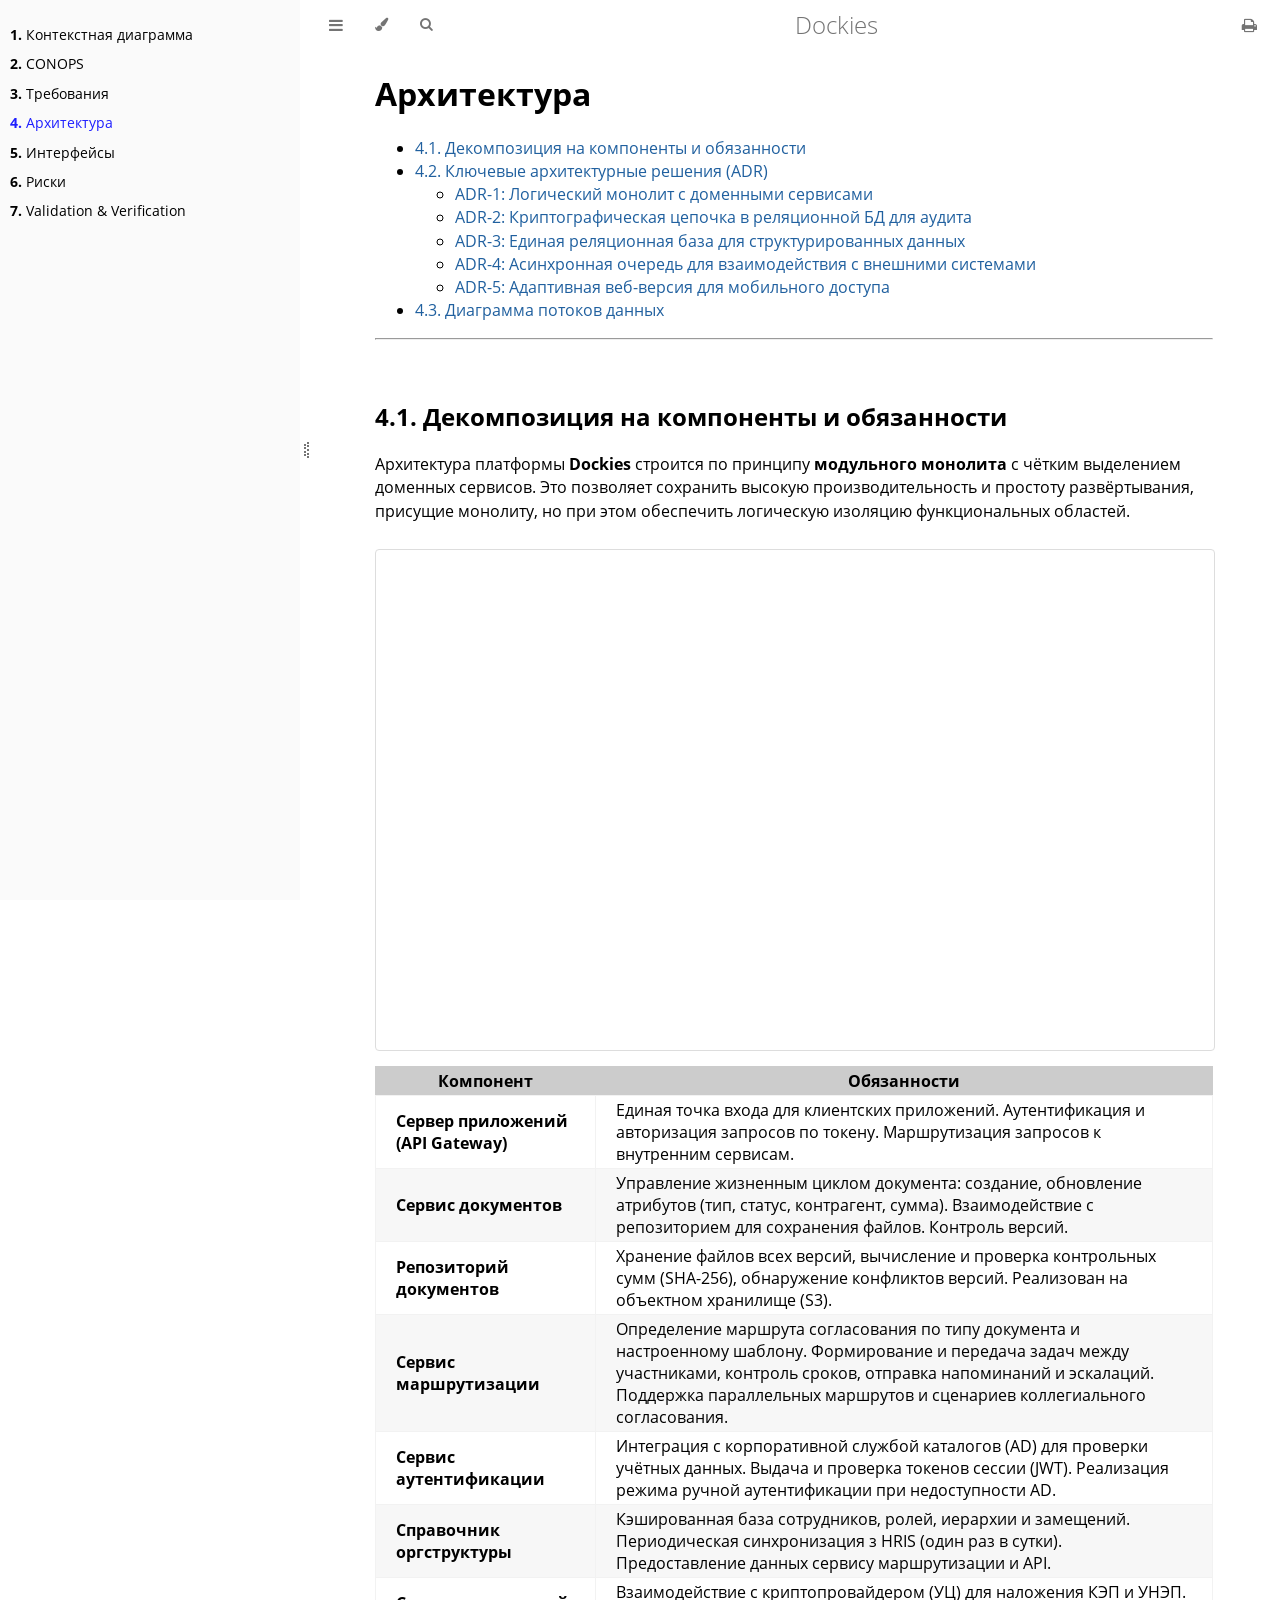
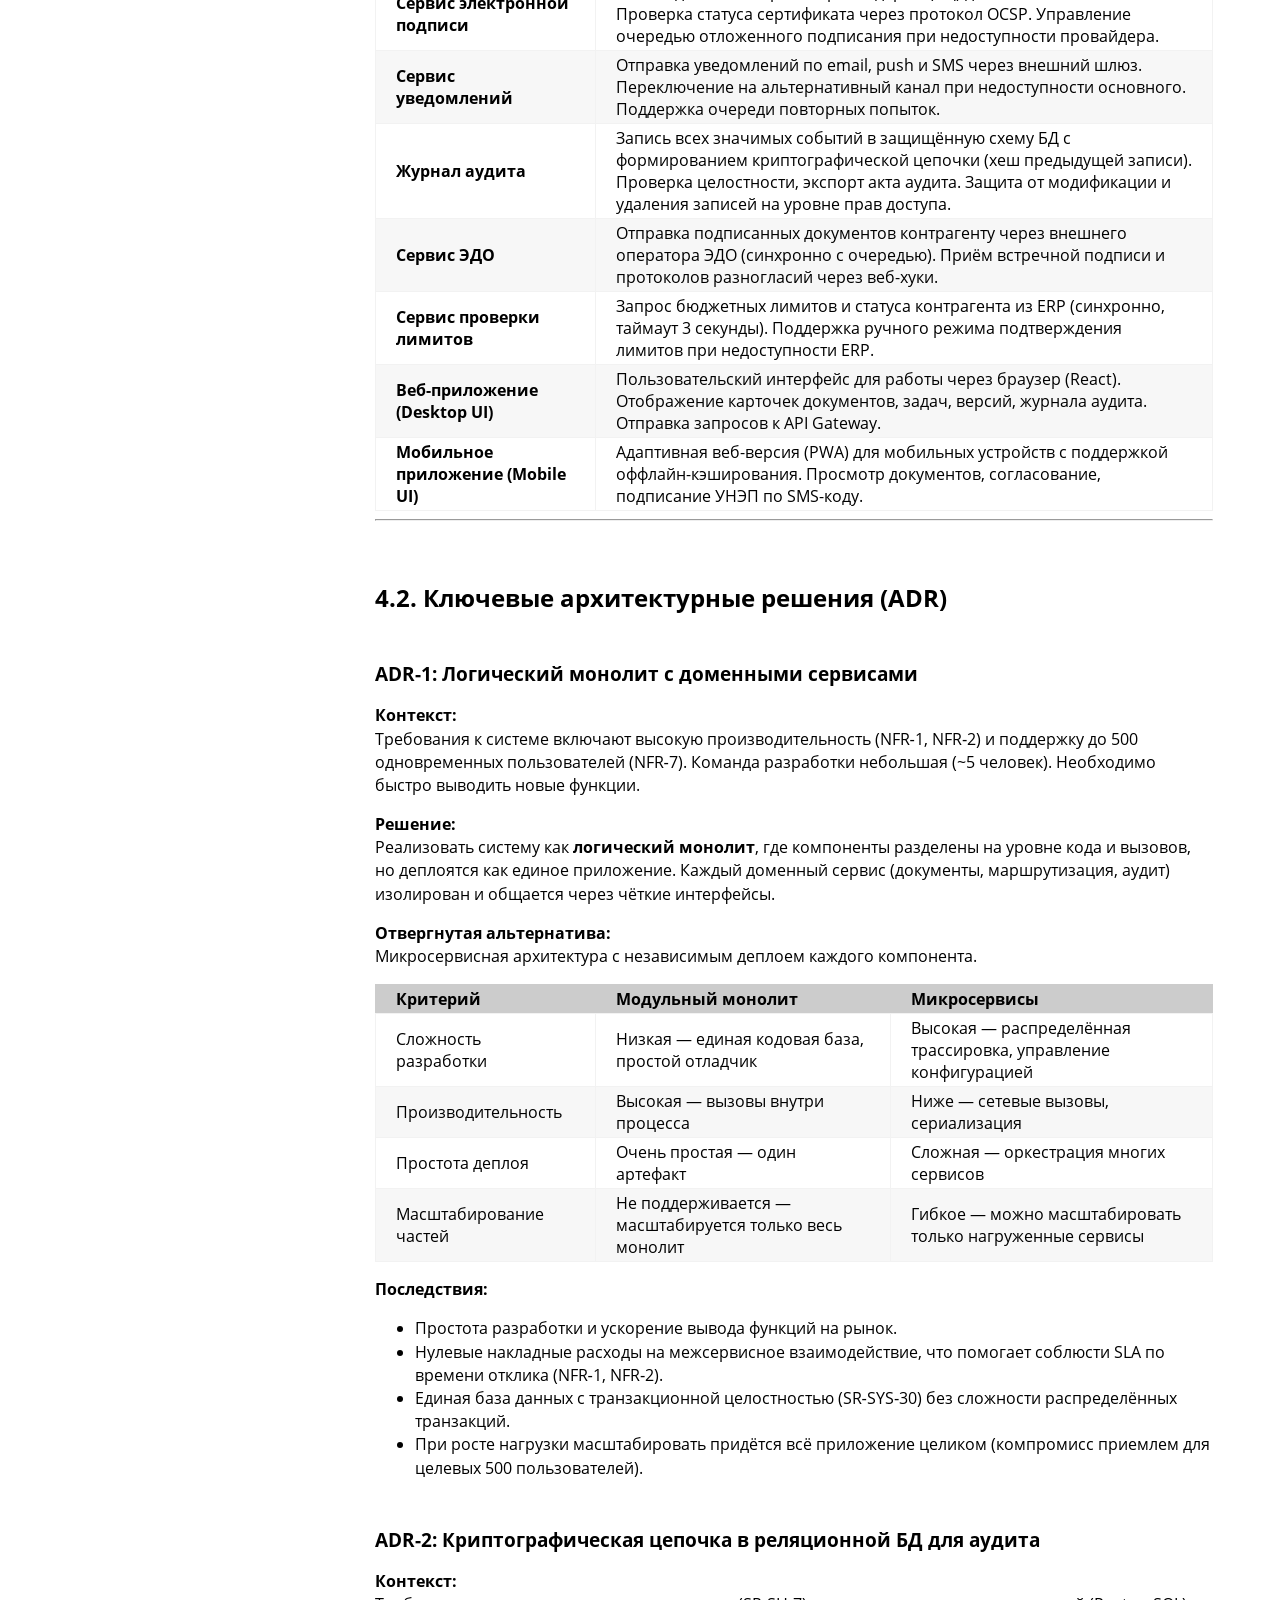
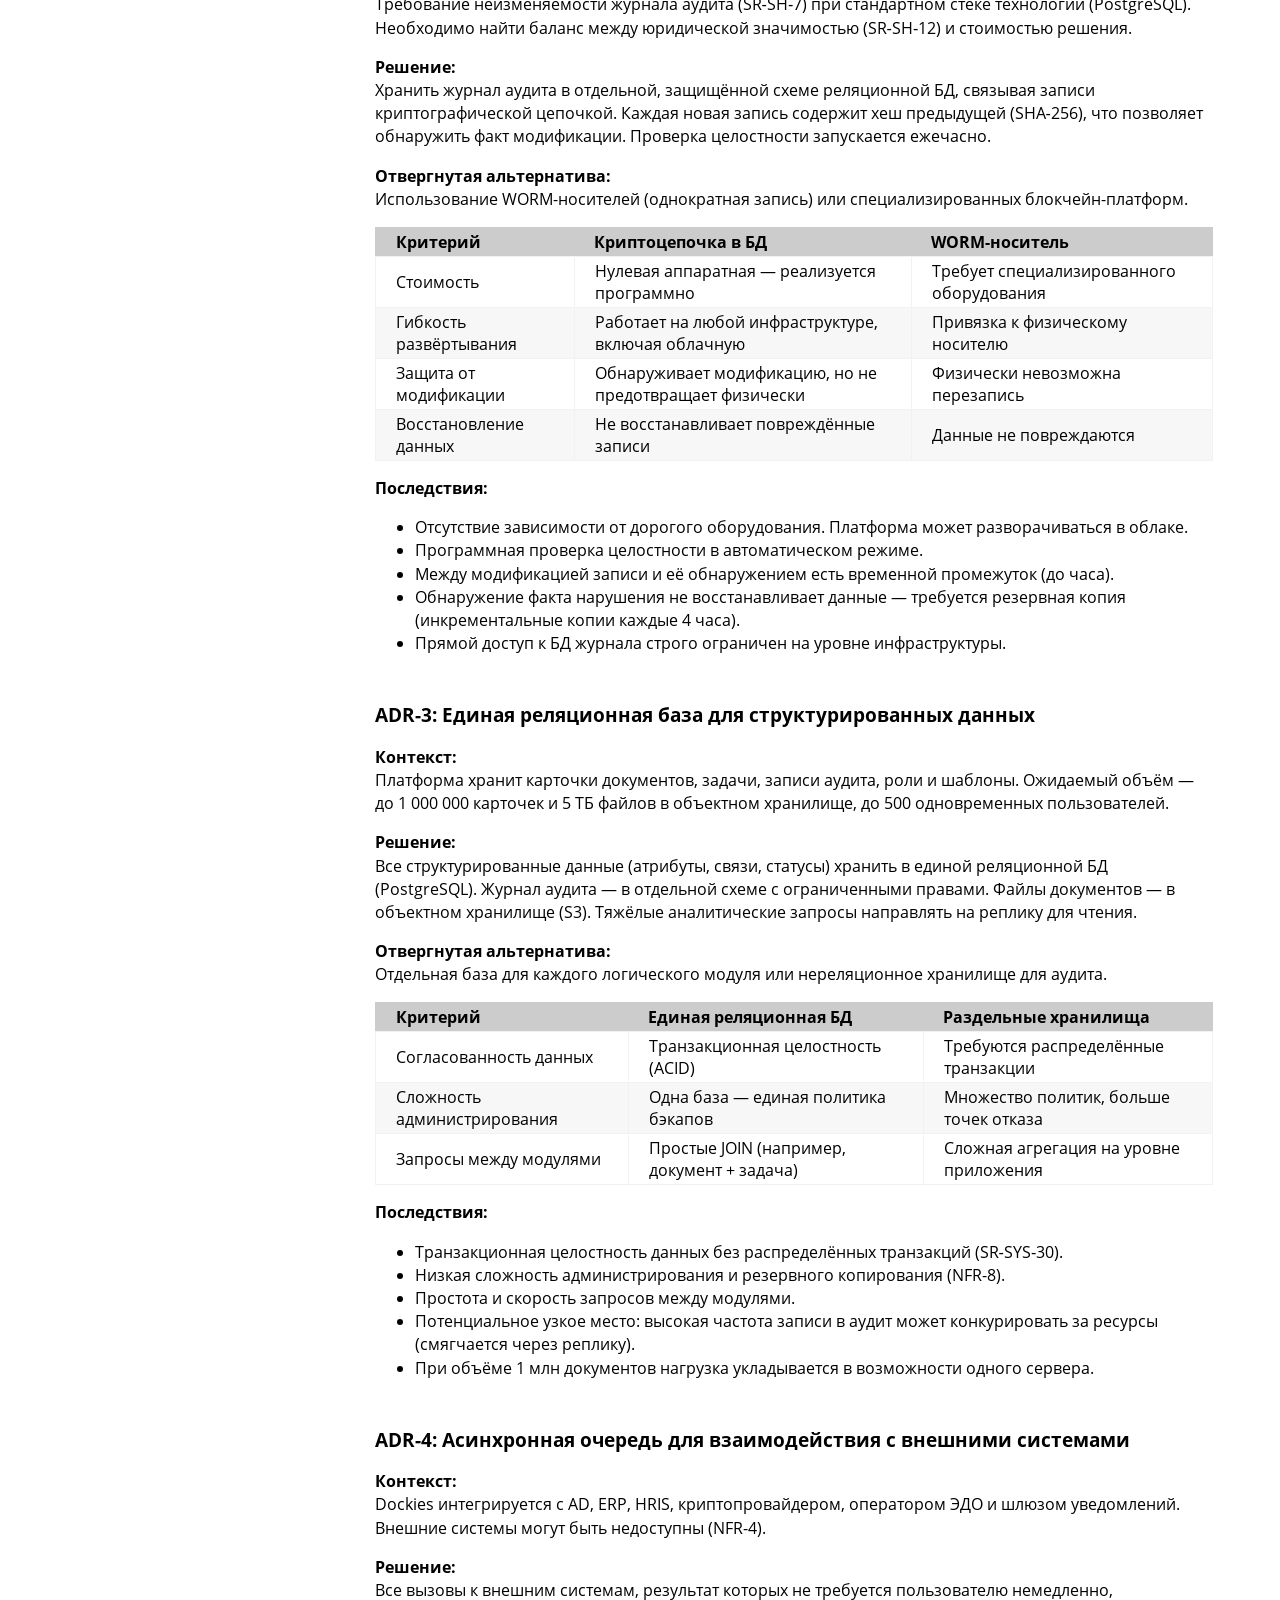
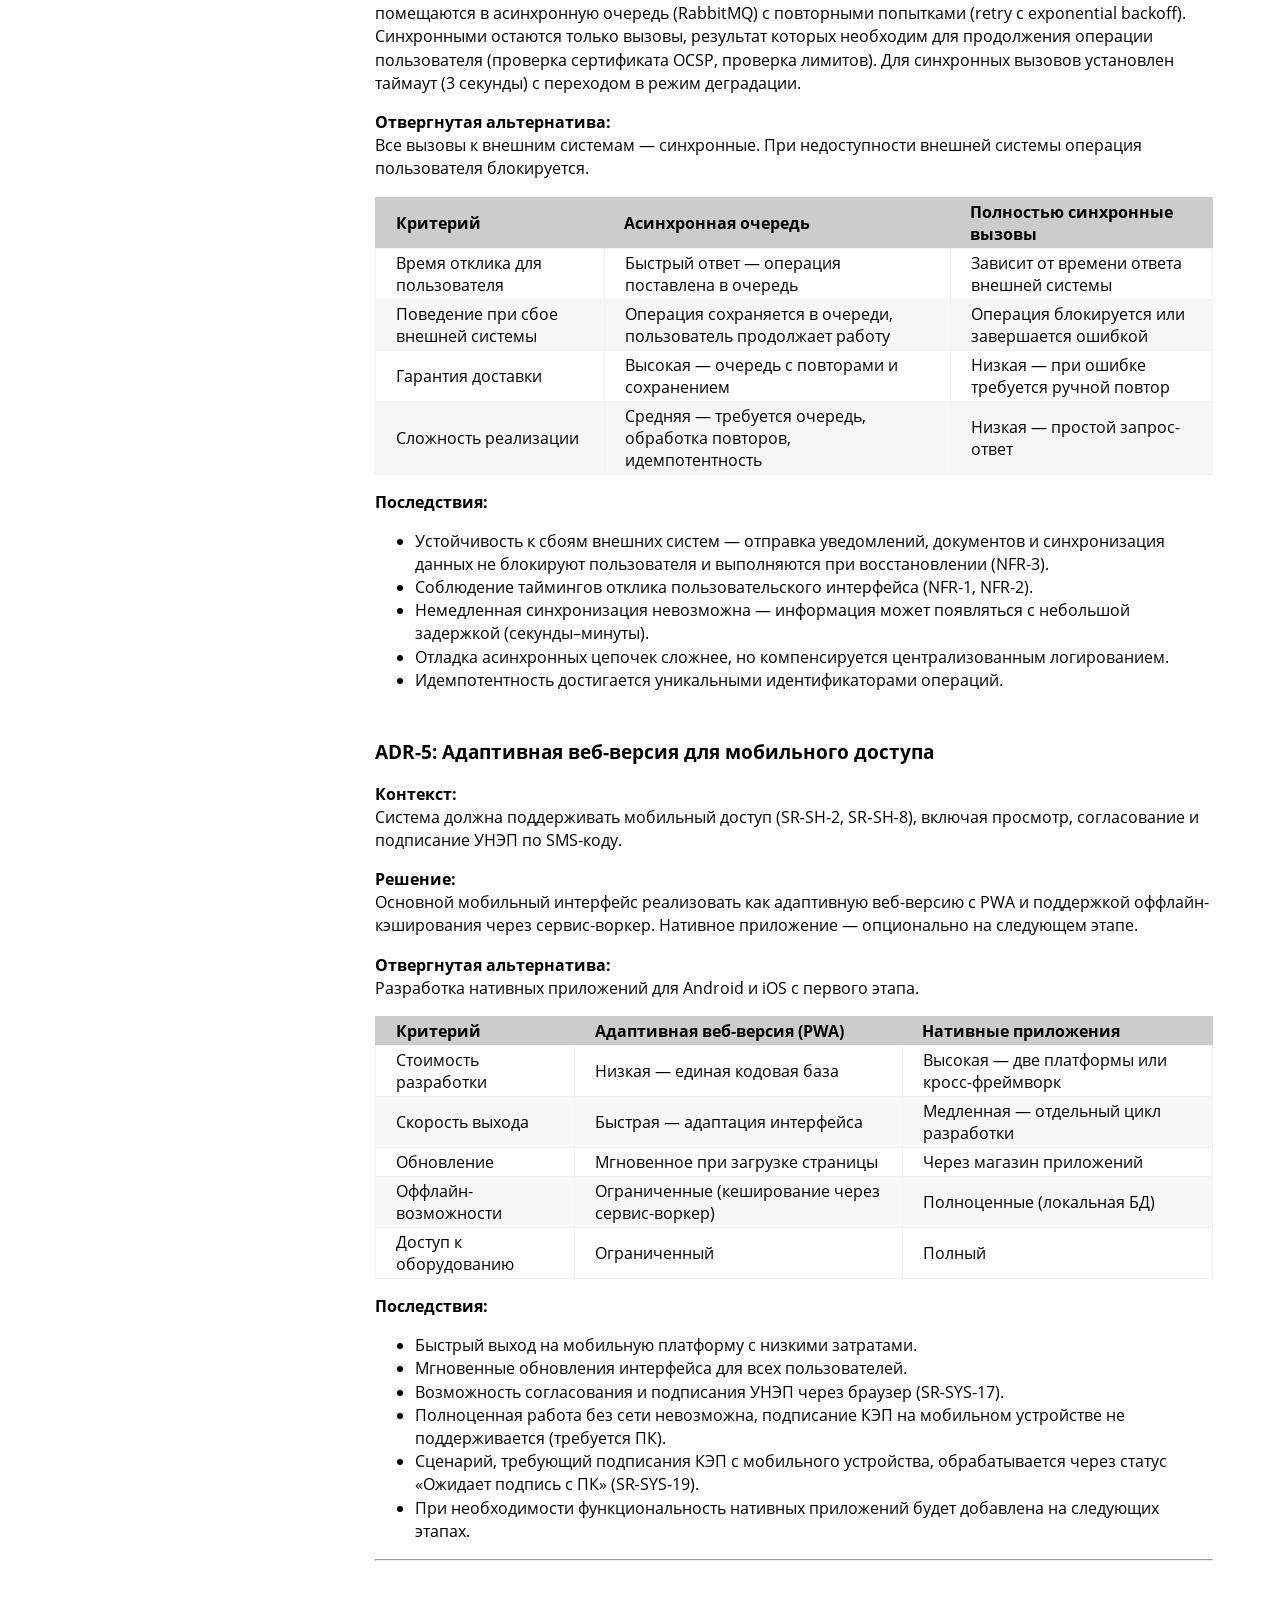
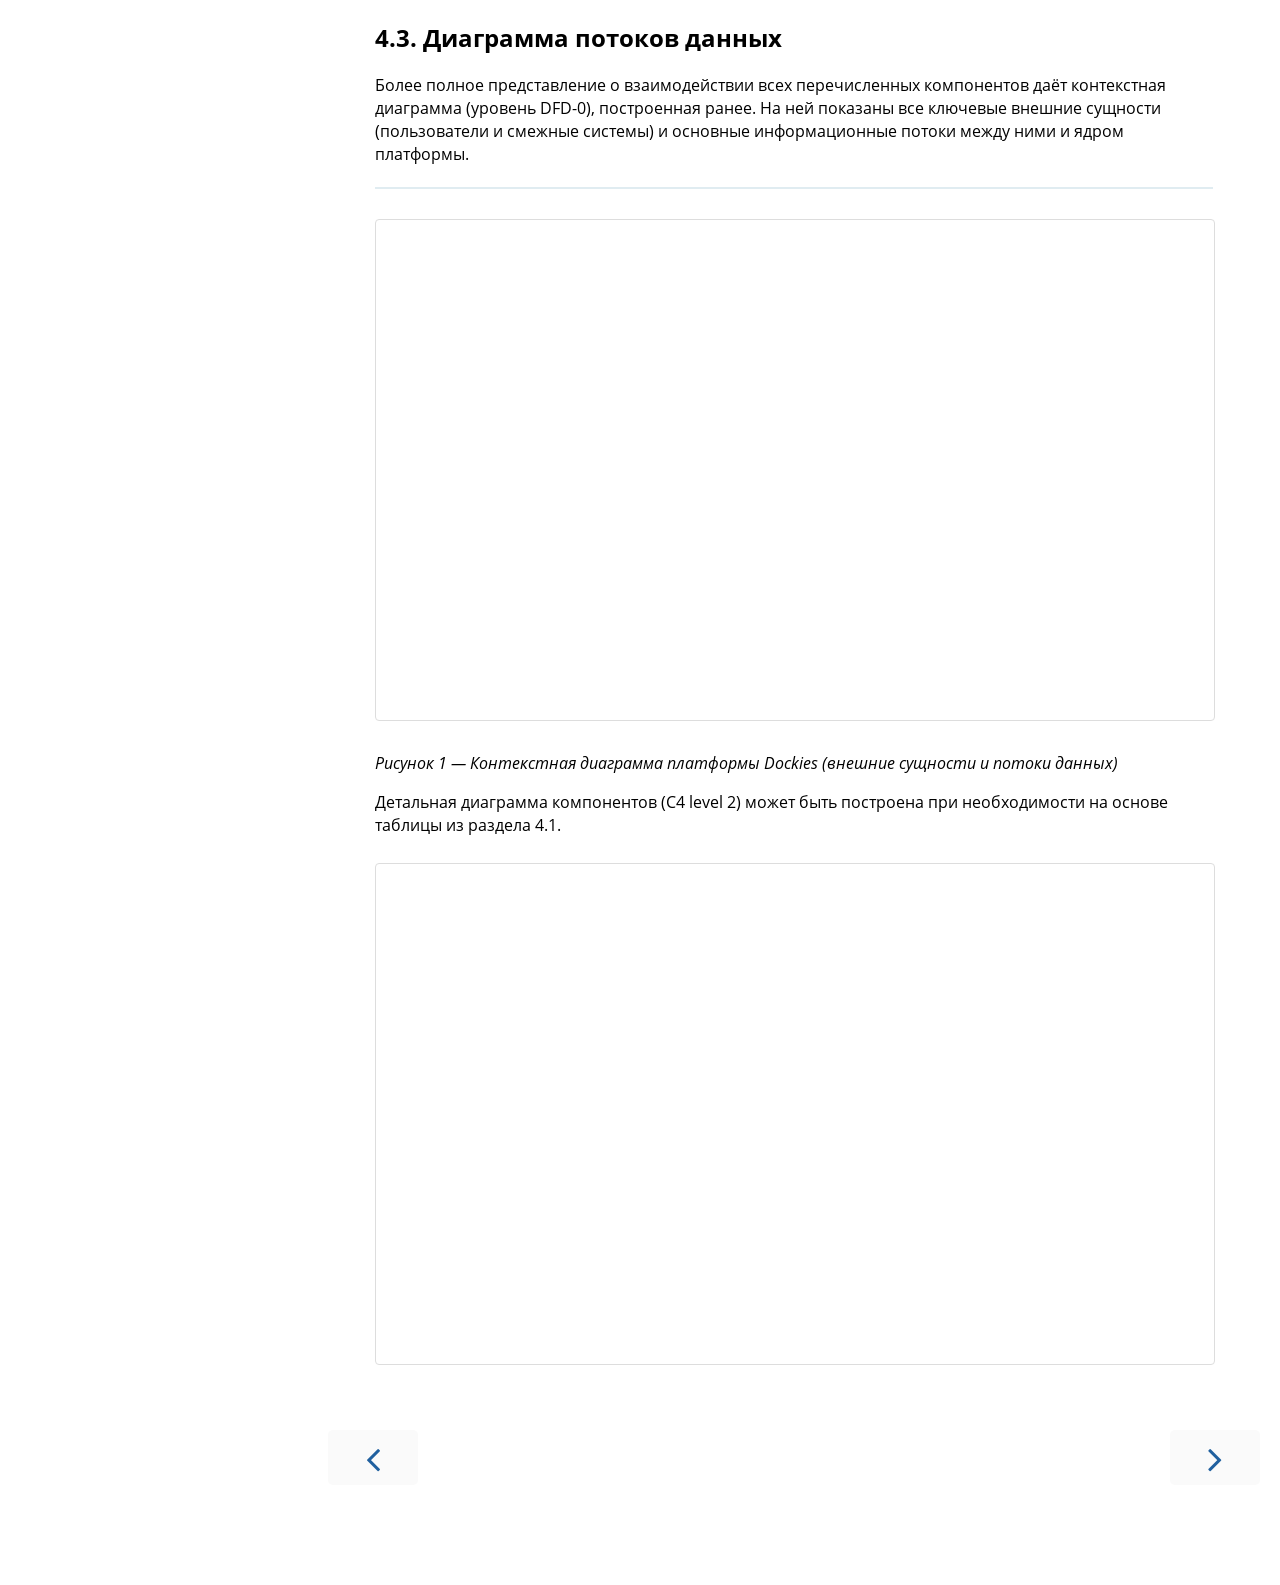
==== commit ee2307f3: "deploy: 8743c7d7cac6ce044bb71cfbffbcc79b9bf628e7" ====
--- a/Architecture.html
+++ b/Architecture.html
@@ -177,7 +177,160 @@
                 <div id="content" class="content">
                     <main>
                         <h1 id="Архитектура"><a class="header" href="#Архитектура">Архитектура</a></h1>
-
+<ul>
+<li><a href="#41-%D0%B4%D0%B5%D0%BA%D0%BE%D0%BC%D0%BF%D0%BE%D0%B7%D0%B8%D1%86%D0%B8%D1%8F-%D0%BD%D0%B0-%D0%BA%D0%BE%D0%BC%D0%BF%D0%BE%D0%BD%D0%B5%D0%BD%D1%82%D1%8B-%D0%B8-%D0%BE%D0%B1%D1%8F%D0%B7%D0%B0%D0%BD%D0%BD%D0%BE%D1%81%D1%82%D0%B8">4.1. Декомпозиция на компоненты и обязанности</a></li>
+<li><a href="#42-%D0%BA%D0%BB%D1%8E%D1%87%D0%B5%D0%B2%D1%8B%D0%B5-%D0%B0%D1%80%D1%85%D0%B8%D1%82%D0%B5%D0%BA%D1%82%D1%83%D1%80%D0%BD%D1%8B%D0%B5-%D1%80%D0%B5%D1%88%D0%B5%D0%BD%D0%B8%D1%8F-adr">4.2. Ключевые архитектурные решения (ADR)</a>
+<ul>
+<li><a href="#adr-1-%D0%BB%D0%BE%D0%B3%D0%B8%D1%87%D0%B5%D1%81%D0%BA%D0%B8%D0%B9-%D0%BC%D0%BE%D0%BD%D0%BE%D0%BB%D0%B8%D1%82-%D1%81-%D0%B4%D0%BE%D0%BC%D0%B5%D0%BD%D0%BD%D1%8B%D0%BC%D0%B8-%D1%81%D0%B5%D1%80%D0%B2%D0%B8%D1%81%D0%B0%D0%BC%D0%B8">ADR-1: Логический монолит с доменными сервисами</a></li>
+<li><a href="#adr-2-%D0%BA%D1%80%D0%B8%D0%BF%D1%82%D0%BE%D0%B3%D1%80%D0%B0%D1%84%D0%B8%D1%87%D0%B5%D1%81%D0%BA%D0%B0%D1%8F-%D1%86%D0%B5%D0%BF%D0%BE%D1%87%D0%BA%D0%B0-%D0%B2-%D1%80%D0%B5%D0%BB%D1%8F%D1%86%D0%B8%D0%BE%D0%BD%D0%BD%D0%BE%D0%B9-%D0%B1%D0%B4-%D0%B4%D0%BB%D1%8F-%D0%B0%D1%83%D0%B4%D0%B8%D1%82%D0%B0">ADR-2: Криптографическая цепочка в реляционной БД для аудита</a></li>
+<li><a href="#adr-3-%D0%B5%D0%B4%D0%B8%D0%BD%D0%B0%D1%8F-%D1%80%D0%B5%D0%BB%D1%8F%D1%86%D0%B8%D0%BE%D0%BD%D0%BD%D0%B0%D1%8F-%D0%B1%D0%B0%D0%B7%D0%B0-%D0%B4%D0%BB%D1%8F-%D1%81%D1%82%D1%80%D1%83%D0%BA%D1%82%D1%83%D1%80%D0%B8%D1%80%D0%BE%D0%B2%D0%B0%D0%BD%D0%BD%D1%8B%D1%85-%D0%B4%D0%B0%D0%BD%D0%BD%D1%8B%D1%85">ADR-3: Единая реляционная база для структурированных данных</a></li>
+<li><a href="#adr-4-%D0%B0%D1%81%D0%B8%D0%BD%D1%85%D1%80%D0%BE%D0%BD%D0%BD%D0%B0%D1%8F-%D0%BE%D1%87%D0%B5%D1%80%D0%B5%D0%B4%D1%8C-%D0%B4%D0%BB%D1%8F-%D0%B2%D0%B7%D0%B0%D0%B8%D0%BC%D0%BE%D0%B4%D0%B5%D0%B9%D1%81%D1%82%D0%B2%D0%B8%D1%8F-%D1%81-%D0%B2%D0%BD%D0%B5%D1%88%D0%BD%D0%B8%D0%BC%D0%B8-%D1%81%D0%B8%D1%81%D1%82%D0%B5%D0%BC%D0%B0%D0%BC%D0%B8">ADR-4: Асинхронная очередь для взаимодействия с внешними системами</a></li>
+<li><a href="#adr-5-%D0%B0%D0%B4%D0%B0%D0%BF%D1%82%D0%B8%D0%B2%D0%BD%D0%B0%D1%8F-%D0%B2%D0%B5%D0%B1-%D0%B2%D0%B5%D1%80%D1%81%D0%B8%D1%8F-%D0%B4%D0%BB%D1%8F-%D0%BC%D0%BE%D0%B1%D0%B8%D0%BB%D1%8C%D0%BD%D0%BE%D0%B3%D0%BE-%D0%B4%D0%BE%D1%81%D1%82%D1%83%D0%BF%D0%B0">ADR-5: Адаптивная веб-версия для мобильного доступа</a></li>
+</ul>
+</li>
+<li><a href="#43-%D0%B4%D0%B8%D0%B0%D0%B3%D1%80%D0%B0%D0%BC%D0%BC%D0%B0-%D0%BF%D0%BE%D1%82%D0%BE%D0%BA%D0%BE%D0%B2-%D0%B4%D0%B0%D0%BD%D0%BD%D1%8B%D1%85">4.3. Диаграмма потоков данных</a></li>
+</ul>
+<hr />
+<h2 id="41-Декомпозиция-на-компоненты-и-обязанности"><a class="header" href="#41-Декомпозиция-на-компоненты-и-обязанности">4.1. Декомпозиция на компоненты и обязанности</a></h2>
+<p>Архитектура платформы <strong>Dockies</strong> строится по принципу <strong>модульного монолита</strong> с чётким выделением доменных сервисов. Это позволяет сохранить высокую производительность и простоту развёртывания, присущие монолиту, но при этом обеспечить логическую изоляцию функциональных областей.</p>
+<iframe class="drawio-viewer" src="https://viewer.diagrams.net/?highlight=0000ff&edit=_blank&layers=1&nav=1&title=diagram&url=https://raw.githubusercontent.com/TwilightWolvesCorporation/system-engineering-playbook/main/src/diagrams/DockiesDiagramsComponent.drawio"></iframe>
+<div class="table-wrapper"><table><thead><tr><th><strong>Компонент</strong></th><th><strong>Обязанности</strong></th></tr></thead><tbody>
+<tr><td><strong>Сервер приложений (API Gateway)</strong></td><td>Единая точка входа для клиентских приложений. Аутентификация и авторизация запросов по токену. Маршрутизация запросов к внутренним сервисам.</td></tr>
+<tr><td><strong>Сервис документов</strong></td><td>Управление жизненным циклом документа: создание, обновление атрибутов (тип, статус, контрагент, сумма). Взаимодействие с репозиторием для сохранения файлов. Контроль версий.</td></tr>
+<tr><td><strong>Репозиторий документов</strong></td><td>Хранение файлов всех версий, вычисление и проверка контрольных сумм (SHA-256), обнаружение конфликтов версий. Реализован на объектном хранилище (S3).</td></tr>
+<tr><td><strong>Сервис маршрутизации</strong></td><td>Определение маршрута согласования по типу документа и настроенному шаблону. Формирование и передача задач между участниками, контроль сроков, отправка напоминаний и эскалаций. Поддержка параллельных маршрутов и сценариев коллегиального согласования.</td></tr>
+<tr><td><strong>Сервис аутентификации</strong></td><td>Интеграция с корпоративной службой каталогов (AD) для проверки учётных данных. Выдача и проверка токенов сессии (JWT). Реализация режима ручной аутентификации при недоступности AD.</td></tr>
+<tr><td><strong>Справочник оргструктуры</strong></td><td>Кэшированная база сотрудников, ролей, иерархии и замещений. Периодическая синхронизация з HRIS (один раз в сутки). Предоставление данных сервису маршрутизации и API.</td></tr>
+<tr><td><strong>Сервис электронной подписи</strong></td><td>Взаимодействие с криптопровайдером (УЦ) для наложения КЭП и УНЭП. Проверка статуса сертификата через протокол OCSP. Управление очередью отложенного подписания при недоступности провайдера.</td></tr>
+<tr><td><strong>Сервис уведомлений</strong></td><td>Отправка уведомлений по email, push и SMS через внешний шлюз. Переключение на альтернативный канал при недоступности основного. Поддержка очереди повторных попыток.</td></tr>
+<tr><td><strong>Журнал аудита</strong></td><td>Запись всех значимых событий в защищённую схему БД с формированием криптографической цепочки (хеш предыдущей записи). Проверка целостности, экспорт акта аудита. Защита от модификации и удаления записей на уровне прав доступа.</td></tr>
+<tr><td><strong>Сервис ЭДО</strong></td><td>Отправка подписанных документов контрагенту через внешнего оператора ЭДО (синхронно с очередью). Приём встречной подписи и протоколов разногласий через веб-хуки.</td></tr>
+<tr><td><strong>Сервис проверки лимитов</strong></td><td>Запрос бюджетных лимитов и статуса контрагента из ERP (синхронно, таймаут 3 секунды). Поддержка ручного режима подтверждения лимитов при недоступности ERP.</td></tr>
+<tr><td><strong>Веб-приложение (Desktop UI)</strong></td><td>Пользовательский интерфейс для работы через браузер (React). Отображение карточек документов, задач, версий, журнала аудита. Отправка запросов к API Gateway.</td></tr>
+<tr><td><strong>Мобильное приложение (Mobile UI)</strong></td><td>Адаптивная веб-версия (PWA) для мобильных устройств с поддержкой оффлайн-кэширования. Просмотр документов, согласование, подписание УНЭП по SMS-коду.</td></tr>
+</tbody></table>
+</div>
+<hr />
+<h2 id="42-Ключевые-архитектурные-решения-adr"><a class="header" href="#42-Ключевые-архитектурные-решения-adr">4.2. Ключевые архитектурные решения (ADR)</a></h2>
+<h3 id="adr-1-Логический-монолит-с-доменными-сервисами"><a class="header" href="#adr-1-Логический-монолит-с-доменными-сервисами">ADR-1: Логический монолит с доменными сервисами</a></h3>
+<p><strong>Контекст:</strong><br />
+Требования к системе включают высокую производительность (NFR‑1, NFR‑2) и поддержку до 500 одновременных пользователей (NFR‑7). Команда разработки небольшая (~5 человек). Необходимо быстро выводить новые функции.</p>
+<p><strong>Решение:</strong><br />
+Реализовать систему как <strong>логический монолит</strong>, где компоненты разделены на уровне кода и вызовов, но деплоятся как единое приложение. Каждый доменный сервис (документы, маршрутизация, аудит) изолирован и общается через чёткие интерфейсы.</p>
+<p><strong>Отвергнутая альтернатива:</strong><br />
+Микросервисная архитектура с независимым деплоем каждого компонента.</p>
+<div class="table-wrapper"><table><thead><tr><th style="text-align: left"><strong>Критерий</strong></th><th style="text-align: left"><strong>Модульный монолит</strong></th><th style="text-align: left"><strong>Микросервисы</strong></th></tr></thead><tbody>
+<tr><td style="text-align: left">Сложность разработки</td><td style="text-align: left">Низкая — единая кодовая база, простой отладчик</td><td style="text-align: left">Высокая — распределённая трассировка, управление конфигурацией</td></tr>
+<tr><td style="text-align: left">Производительность</td><td style="text-align: left">Высокая — вызовы внутри процесса</td><td style="text-align: left">Ниже — сетевые вызовы, сериализация</td></tr>
+<tr><td style="text-align: left">Простота деплоя</td><td style="text-align: left">Очень простая — один артефакт</td><td style="text-align: left">Сложная — оркестрация многих сервисов</td></tr>
+<tr><td style="text-align: left">Масштабирование частей</td><td style="text-align: left">Не поддерживается — масштабируется только весь монолит</td><td style="text-align: left">Гибкое — можно масштабировать только нагруженные сервисы</td></tr>
+</tbody></table>
+</div>
+<p><strong>Последствия:</strong></p>
+<ul>
+<li>Простота разработки и ускорение вывода функций на рынок.</li>
+<li>Нулевые накладные расходы на межсервисное взаимодействие, что помогает соблюсти SLA по времени отклика (NFR‑1, NFR‑2).</li>
+<li>Единая база данных с транзакционной целостностью (SR‑SYS‑30) без сложности распределённых транзакций.</li>
+<li>При росте нагрузки масштабировать придётся всё приложение целиком (компромисс приемлем для целевых 500 пользователей).</li>
+</ul>
+<h3 id="adr-2-Криптографическая-цепочка-в-реляционной-БД-для-аудита"><a class="header" href="#adr-2-Криптографическая-цепочка-в-реляционной-БД-для-аудита">ADR-2: Криптографическая цепочка в реляционной БД для аудита</a></h3>
+<p><strong>Контекст:</strong><br />
+Требование неизменяемости журнала аудита (SR‑SH‑7) при стандартном стеке технологий (PostgreSQL). Необходимо найти баланс между юридической значимостью (SR‑SH‑12) и стоимостью решения.</p>
+<p><strong>Решение:</strong><br />
+Хранить журнал аудита в отдельной, защищённой схеме реляционной БД, связывая записи криптографической цепочкой. Каждая новая запись содержит хеш предыдущей (SHA‑256), что позволяет обнаружить факт модификации. Проверка целостности запускается ежечасно.</p>
+<p><strong>Отвергнутая альтернатива:</strong><br />
+Использование WORM-носителей (однократная запись) или специализированных блокчейн-платформ.</p>
+<div class="table-wrapper"><table><thead><tr><th style="text-align: left"><strong>Критерий</strong></th><th style="text-align: left"><strong>Криптоцепочка в БД</strong></th><th style="text-align: left"><strong>WORM-носитель</strong></th></tr></thead><tbody>
+<tr><td style="text-align: left">Стоимость</td><td style="text-align: left">Нулевая аппаратная — реализуется программно</td><td style="text-align: left">Требует специализированного оборудования</td></tr>
+<tr><td style="text-align: left">Гибкость развёртывания</td><td style="text-align: left">Работает на любой инфраструктуре, включая облачную</td><td style="text-align: left">Привязка к физическому носителю</td></tr>
+<tr><td style="text-align: left">Защита от модификации</td><td style="text-align: left">Обнаруживает модификацию, но не предотвращает физически</td><td style="text-align: left">Физически невозможна перезапись</td></tr>
+<tr><td style="text-align: left">Восстановление данных</td><td style="text-align: left">Не восстанавливает повреждённые записи</td><td style="text-align: left">Данные не повреждаются</td></tr>
+</tbody></table>
+</div>
+<p><strong>Последствия:</strong></p>
+<ul>
+<li>Отсутствие зависимости от дорогого оборудования. Платформа может разворачиваться в облаке.</li>
+<li>Программная проверка целостности в автоматическом режиме.</li>
+<li>Между модификацией записи и её обнаружением есть временной промежуток (до часа).</li>
+<li>Обнаружение факта нарушения не восстанавливает данные — требуется резервная копия (инкрементальные копии каждые 4 часа).</li>
+<li>Прямой доступ к БД журнала строго ограничен на уровне инфраструктуры.</li>
+</ul>
+<h3 id="adr-3-Единая-реляционная-база-для-структурированных-данных"><a class="header" href="#adr-3-Единая-реляционная-база-для-структурированных-данных">ADR-3: Единая реляционная база для структурированных данных</a></h3>
+<p><strong>Контекст:</strong><br />
+Платформа хранит карточки документов, задачи, записи аудита, роли и шаблоны. Ожидаемый объём — до 1 000 000 карточек и 5 ТБ файлов в объектном хранилище, до 500 одновременных пользователей.</p>
+<p><strong>Решение:</strong><br />
+Все структурированные данные (атрибуты, связи, статусы) хранить в единой реляционной БД (PostgreSQL). Журнал аудита — в отдельной схеме с ограниченными правами. Файлы документов — в объектном хранилище (S3). Тяжёлые аналитические запросы направлять на реплику для чтения.</p>
+<p><strong>Отвергнутая альтернатива:</strong><br />
+Отдельная база для каждого логического модуля или нереляционное хранилище для аудита.</p>
+<div class="table-wrapper"><table><thead><tr><th style="text-align: left"><strong>Критерий</strong></th><th style="text-align: left"><strong>Единая реляционная БД</strong></th><th style="text-align: left"><strong>Раздельные хранилища</strong></th></tr></thead><tbody>
+<tr><td style="text-align: left">Согласованность данных</td><td style="text-align: left">Транзакционная целостность (ACID)</td><td style="text-align: left">Требуются распределённые транзакции</td></tr>
+<tr><td style="text-align: left">Сложность администрирования</td><td style="text-align: left">Одна база — единая политика бэкапов</td><td style="text-align: left">Множество политик, больше точек отказа</td></tr>
+<tr><td style="text-align: left">Запросы между модулями</td><td style="text-align: left">Простые JOIN (например, документ + задача)</td><td style="text-align: left">Сложная агрегация на уровне приложения</td></tr>
+</tbody></table>
+</div>
+<p><strong>Последствия:</strong></p>
+<ul>
+<li>Транзакционная целостность данных без распределённых транзакций (SR‑SYS‑30).</li>
+<li>Низкая сложность администрирования и резервного копирования (NFR-8).</li>
+<li>Простота и скорость запросов между модулями.</li>
+<li>Потенциальное узкое место: высокая частота записи в аудит может конкурировать за ресурсы (смягчается через реплику).</li>
+<li>При объёме 1 млн документов нагрузка укладывается в возможности одного сервера.</li>
+</ul>
+<h3 id="adr-4-Асинхронная-очередь-для-взаимодействия-с-внешними-системами"><a class="header" href="#adr-4-Асинхронная-очередь-для-взаимодействия-с-внешними-системами">ADR-4: Асинхронная очередь для взаимодействия с внешними системами</a></h3>
+<p><strong>Контекст:</strong><br />
+Dockies интегрируется с AD, ERP, HRIS, криптопровайдером, оператором ЭДО и шлюзом уведомлений. Внешние системы могут быть недоступны (NFR-4).</p>
+<p><strong>Решение:</strong><br />
+Все вызовы к внешним системам, результат которых не требуется пользователю немедленно, помещаются в асинхронную очередь (RabbitMQ) с повторными попытками (retry с exponential backoff). Синхронными остаются только вызовы, результат которых необходим для продолжения операции пользователя (проверка сертификата OCSP, проверка лимитов). Для синхронных вызовов установлен таймаут (3 секунды) с переходом в режим деградации.</p>
+<p><strong>Отвергнутая альтернатива:</strong><br />
+Все вызовы к внешним системам — синхронные. При недоступности внешней системы операция пользователя блокируется.</p>
+<div class="table-wrapper"><table><thead><tr><th style="text-align: left"><strong>Критерий</strong></th><th style="text-align: left"><strong>Асинхронная очередь</strong></th><th style="text-align: left"><strong>Полностью синхронные вызовы</strong></th></tr></thead><tbody>
+<tr><td style="text-align: left">Время отклика для пользователя</td><td style="text-align: left">Быстрый ответ — операция поставлена в очередь</td><td style="text-align: left">Зависит от времени ответа внешней системы</td></tr>
+<tr><td style="text-align: left">Поведение при сбое внешней системы</td><td style="text-align: left">Операция сохраняется в очереди, пользователь продолжает работу</td><td style="text-align: left">Операция блокируется или завершается ошибкой</td></tr>
+<tr><td style="text-align: left">Гарантия доставки</td><td style="text-align: left">Высокая — очередь с повторами и сохранением</td><td style="text-align: left">Низкая — при ошибке требуется ручной повтор</td></tr>
+<tr><td style="text-align: left">Сложность реализации</td><td style="text-align: left">Средняя — требуется очередь, обработка повторов, идемпотентность</td><td style="text-align: left">Низкая — простой запрос-ответ</td></tr>
+</tbody></table>
+</div>
+<p><strong>Последствия:</strong></p>
+<ul>
+<li>Устойчивость к сбоям внешних систем — отправка уведомлений, документов и синхронизация данных не блокируют пользователя и выполняются при восстановлении (NFR-3).</li>
+<li>Соблюдение таймингов отклика пользовательского интерфейса (NFR-1, NFR-2).</li>
+<li>Немедленная синхронизация невозможна — информация может появляться с небольшой задержкой (секунды–минуты).</li>
+<li>Отладка асинхронных цепочек сложнее, но компенсируется централизованным логированием.</li>
+<li>Идемпотентность достигается уникальными идентификаторами операций.</li>
+</ul>
+<h3 id="adr-5-Адаптивная-веб-версия-для-мобильного-доступа"><a class="header" href="#adr-5-Адаптивная-веб-версия-для-мобильного-доступа">ADR-5: Адаптивная веб-версия для мобильного доступа</a></h3>
+<p><strong>Контекст:</strong><br />
+Система должна поддерживать мобильный доступ (SR‑SH‑2, SR‑SH‑8), включая просмотр, согласование и подписание УНЭП по SMS-коду.</p>
+<p><strong>Решение:</strong><br />
+Основной мобильный интерфейс реализовать как адаптивную веб-версию с PWA и поддержкой оффлайн-кэширования через сервис-воркер. Нативное приложение — опционально на следующем этапе.</p>
+<p><strong>Отвергнутая альтернатива:</strong><br />
+Разработка нативных приложений для Android и iOS с первого этапа.</p>
+<div class="table-wrapper"><table><thead><tr><th style="text-align: left"><strong>Критерий</strong></th><th style="text-align: left"><strong>Адаптивная веб-версия (PWA)</strong></th><th style="text-align: left"><strong>Нативные приложения</strong></th></tr></thead><tbody>
+<tr><td style="text-align: left">Стоимость разработки</td><td style="text-align: left">Низкая — единая кодовая база</td><td style="text-align: left">Высокая — две платформы или кросс-фреймворк</td></tr>
+<tr><td style="text-align: left">Скорость выхода</td><td style="text-align: left">Быстрая — адаптация интерфейса</td><td style="text-align: left">Медленная — отдельный цикл разработки</td></tr>
+<tr><td style="text-align: left">Обновление</td><td style="text-align: left">Мгновенное при загрузке страницы</td><td style="text-align: left">Через магазин приложений</td></tr>
+<tr><td style="text-align: left">Оффлайн-возможности</td><td style="text-align: left">Ограниченные (кеширование через сервис-воркер)</td><td style="text-align: left">Полноценные (локальная БД)</td></tr>
+<tr><td style="text-align: left">Доступ к оборудованию</td><td style="text-align: left">Ограниченный</td><td style="text-align: left">Полный</td></tr>
+</tbody></table>
+</div>
+<p><strong>Последствия:</strong></p>
+<ul>
+<li>Быстрый выход на мобильную платформу с низкими затратами.</li>
+<li>Мгновенные обновления интерфейса для всех пользователей.</li>
+<li>Возможность согласования и подписания УНЭП через браузер (SR‑SYS‑17).</li>
+<li>Полноценная работа без сети невозможна, подписание КЭП на мобильном устройстве не поддерживается (требуется ПК).</li>
+<li>Сценарий, требующий подписания КЭП с мобильного устройства, обрабатывается через статус «Ожидает подпись с ПК» (SR‑SYS‑19).</li>
+<li>При необходимости функциональность нативных приложений будет добавлена на следующих этапах.</li>
+</ul>
+<hr />
+<h2 id="43-Диаграмма-потоков-данных"><a class="header" href="#43-Диаграмма-потоков-данных">4.3. Диаграмма потоков данных</a></h2>
+<p>Более полное представление о взаимодействии всех перечисленных компонентов даёт контекстная диаграмма (уровень DFD-0), построенная ранее. На ней показаны все ключевые внешние сущности (пользователи и смежные системы) и основные информационные потоки между ними и ядром платформы.</p>
+<blockquote>
+</blockquote>
+<iframe class="drawio-viewer" src="https://viewer.diagrams.net/?highlight=0000ff&edit=_blank&layers=1&nav=1&title=diagram&url=https://raw.githubusercontent.com/TwilightWolvesCorporation/system-engineering-playbook/main/src/diagrams/DockiesDiagramsContext.drawio"></iframe>
+<p><em>Рисунок 1 — Контекстная диаграмма платформы Dockies (внешние сущности и потоки данных)</em></p>
+<p>Детальная диаграмма компонентов (C4 level 2) может быть построена при необходимости на основе таблицы из раздела 4.1.</p>
+<iframe class="drawio-viewer" src="https://viewer.diagrams.net/?highlight=0000ff&edit=_blank&layers=1&nav=1&title=diagram&url=https://raw.githubusercontent.com/TwilightWolvesCorporation/system-engineering-playbook/main/src/diagrams/DockiesDiagramsSequenceCreate.drawio"></iframe>
                     </main>
 
                     <nav class="nav-wrapper" aria-label="Page navigation">
--- a/src/_assets/custom.css
+++ b/src/_assets/custom.css
@@ -1,3 +1,14 @@
+.content main{
+  max-width: 90% !important;
+}
+
+table {
+  margin-left: 0 !important;
+  margin-right: auto !important;
+  width: 100% !important;
+  display: table !important;
+}
+
 .drawio-viewer {
   width: 100%;
   height: 500px;
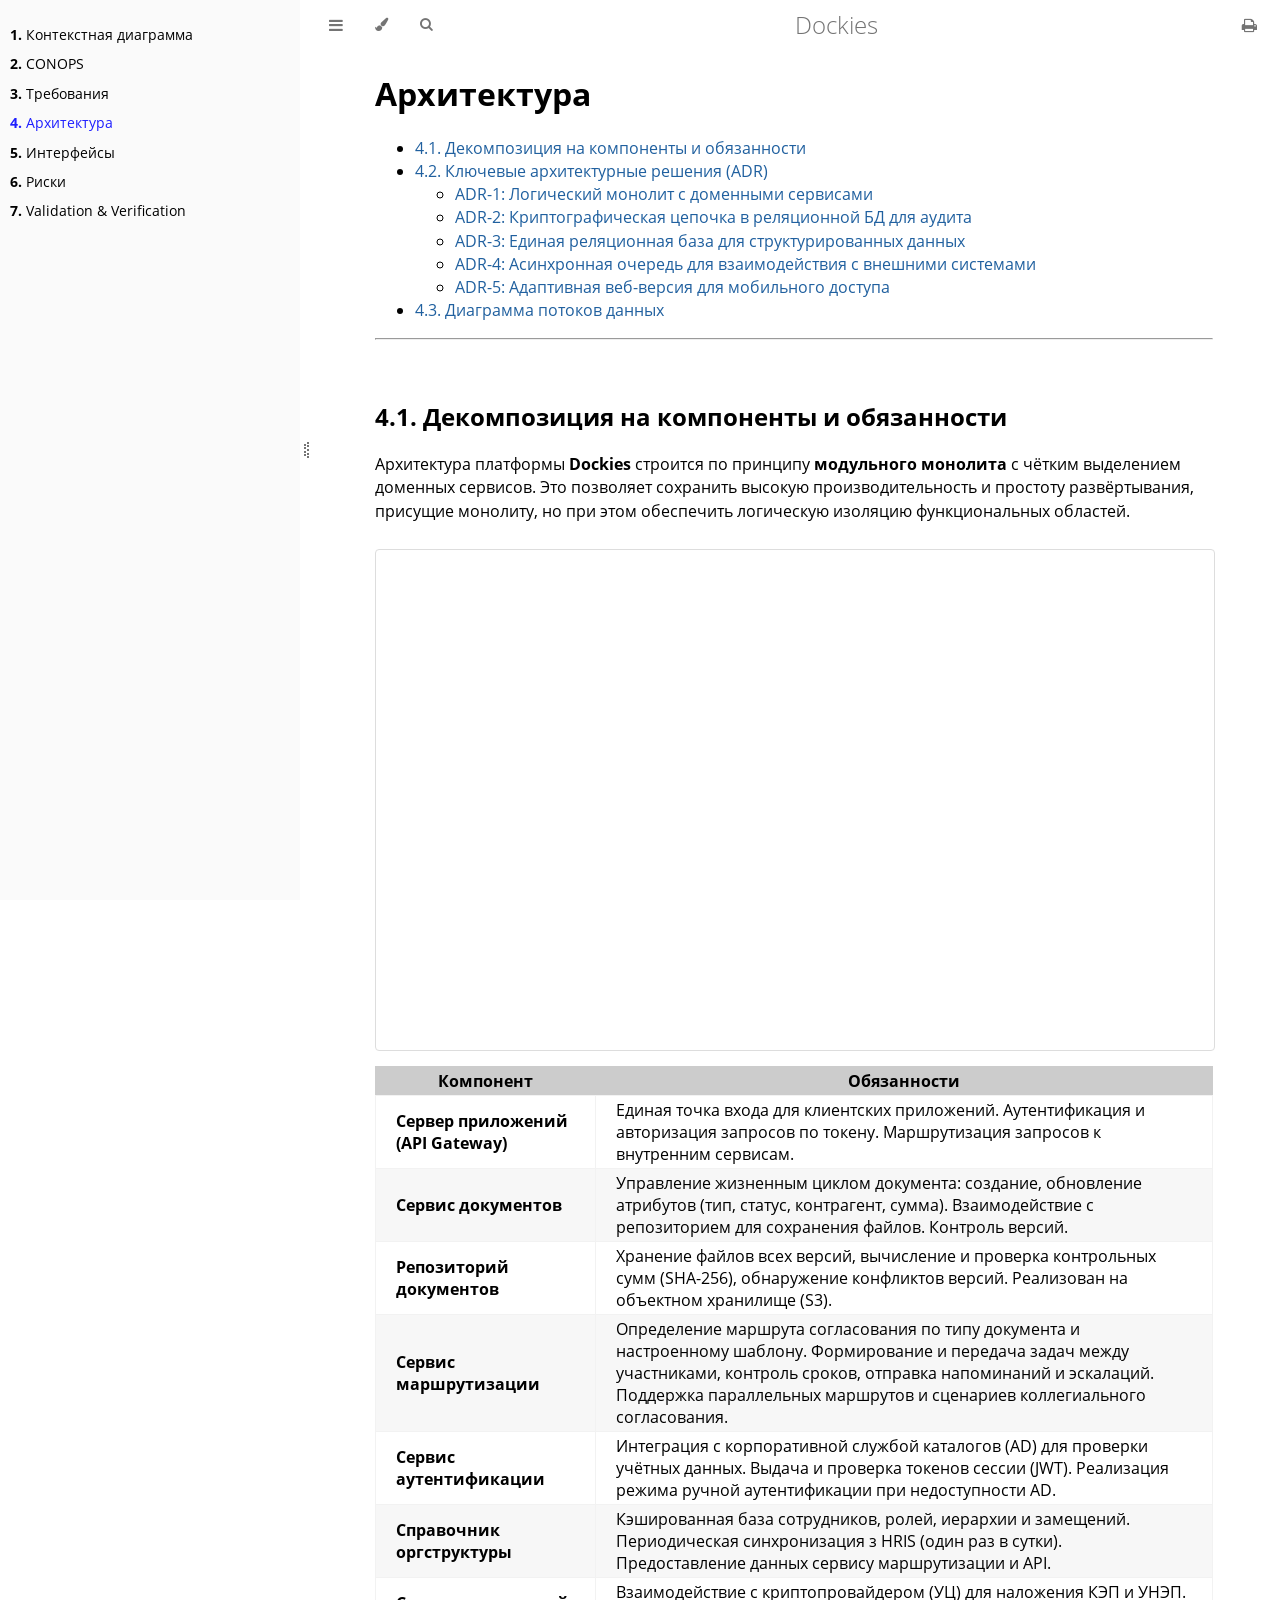
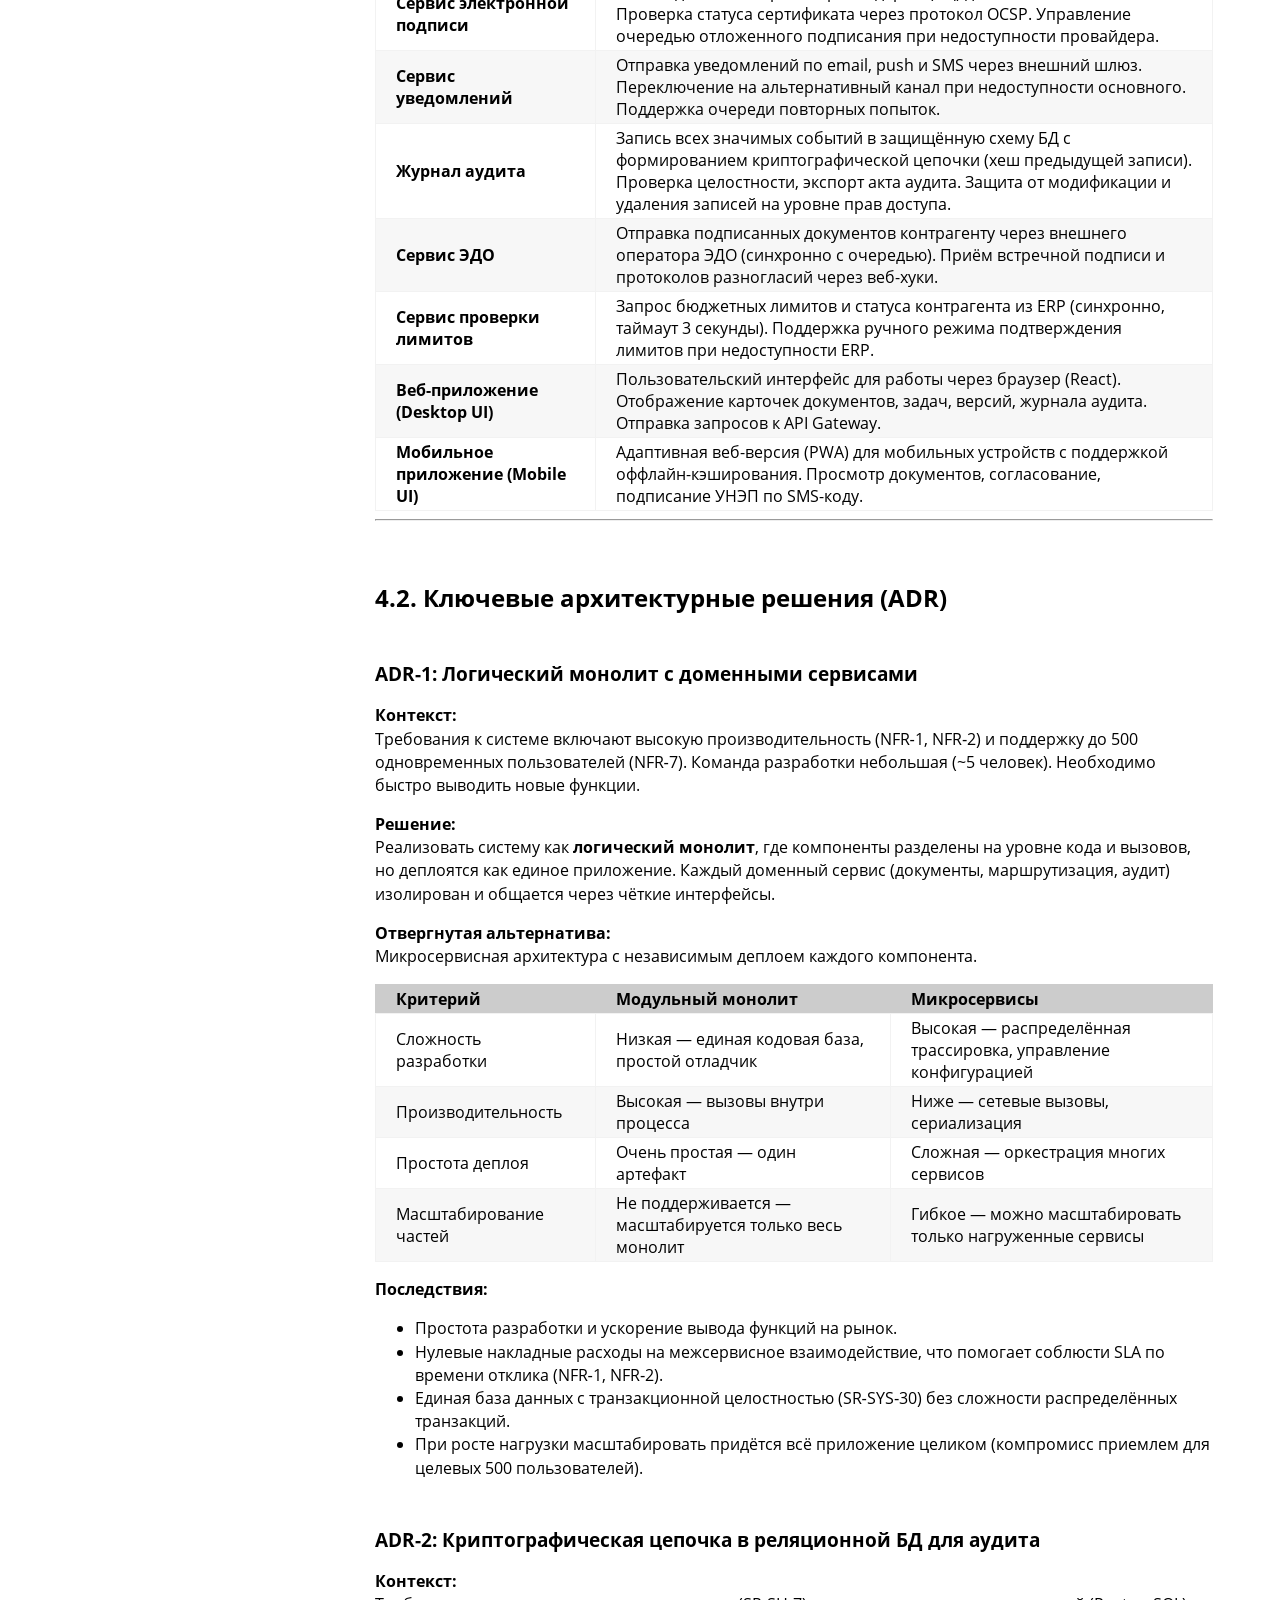
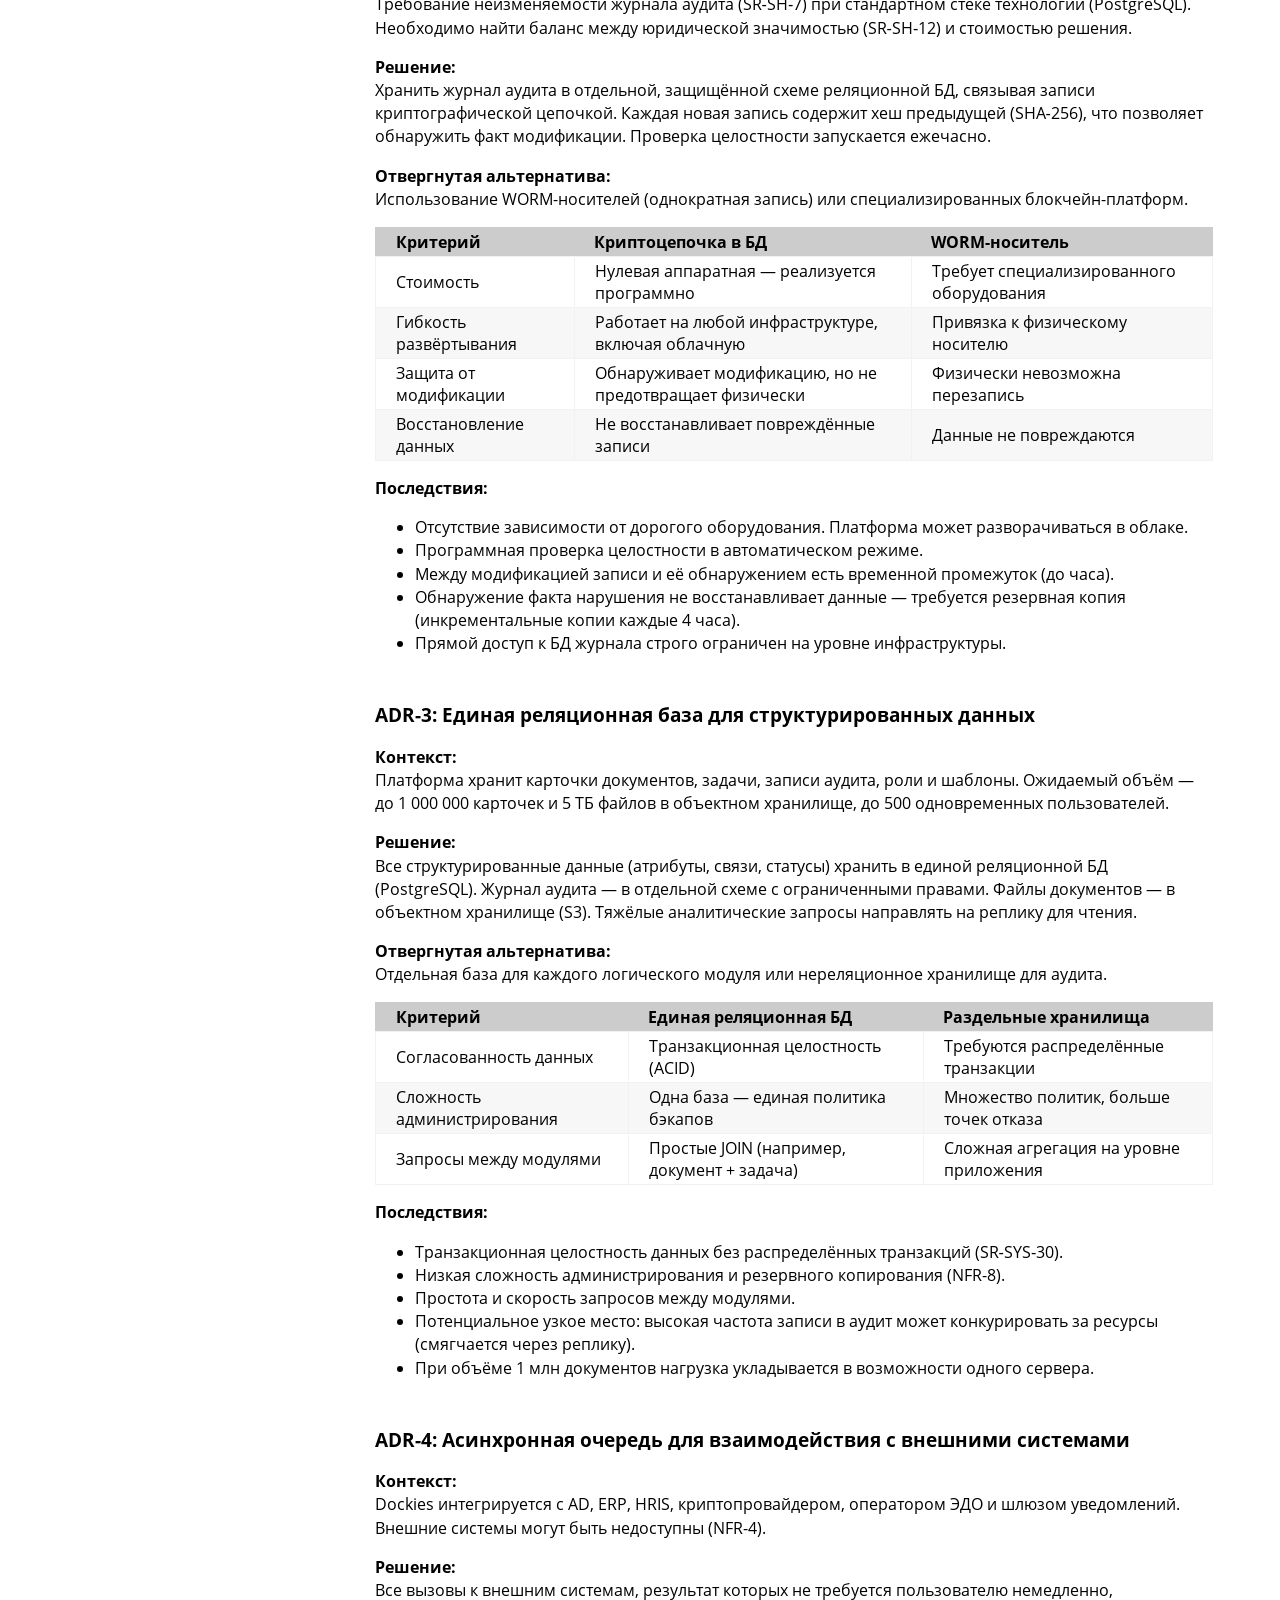
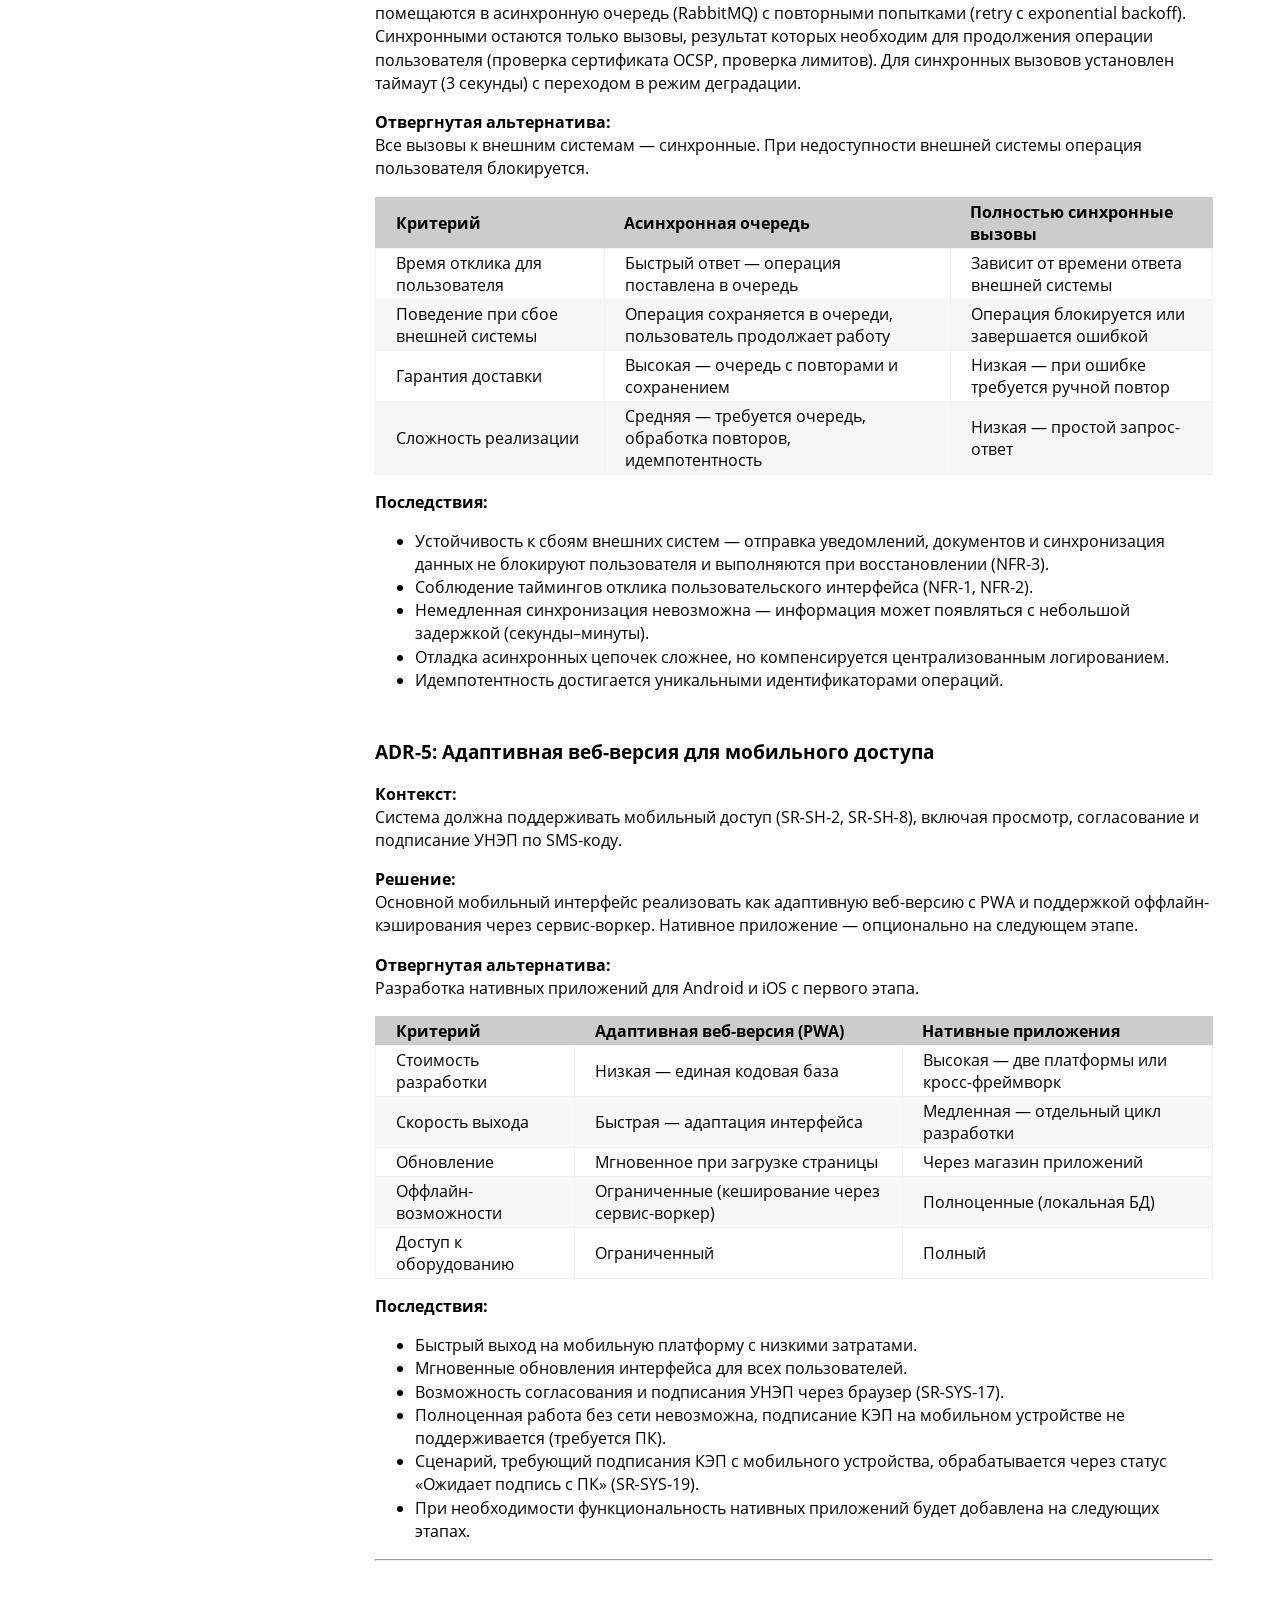
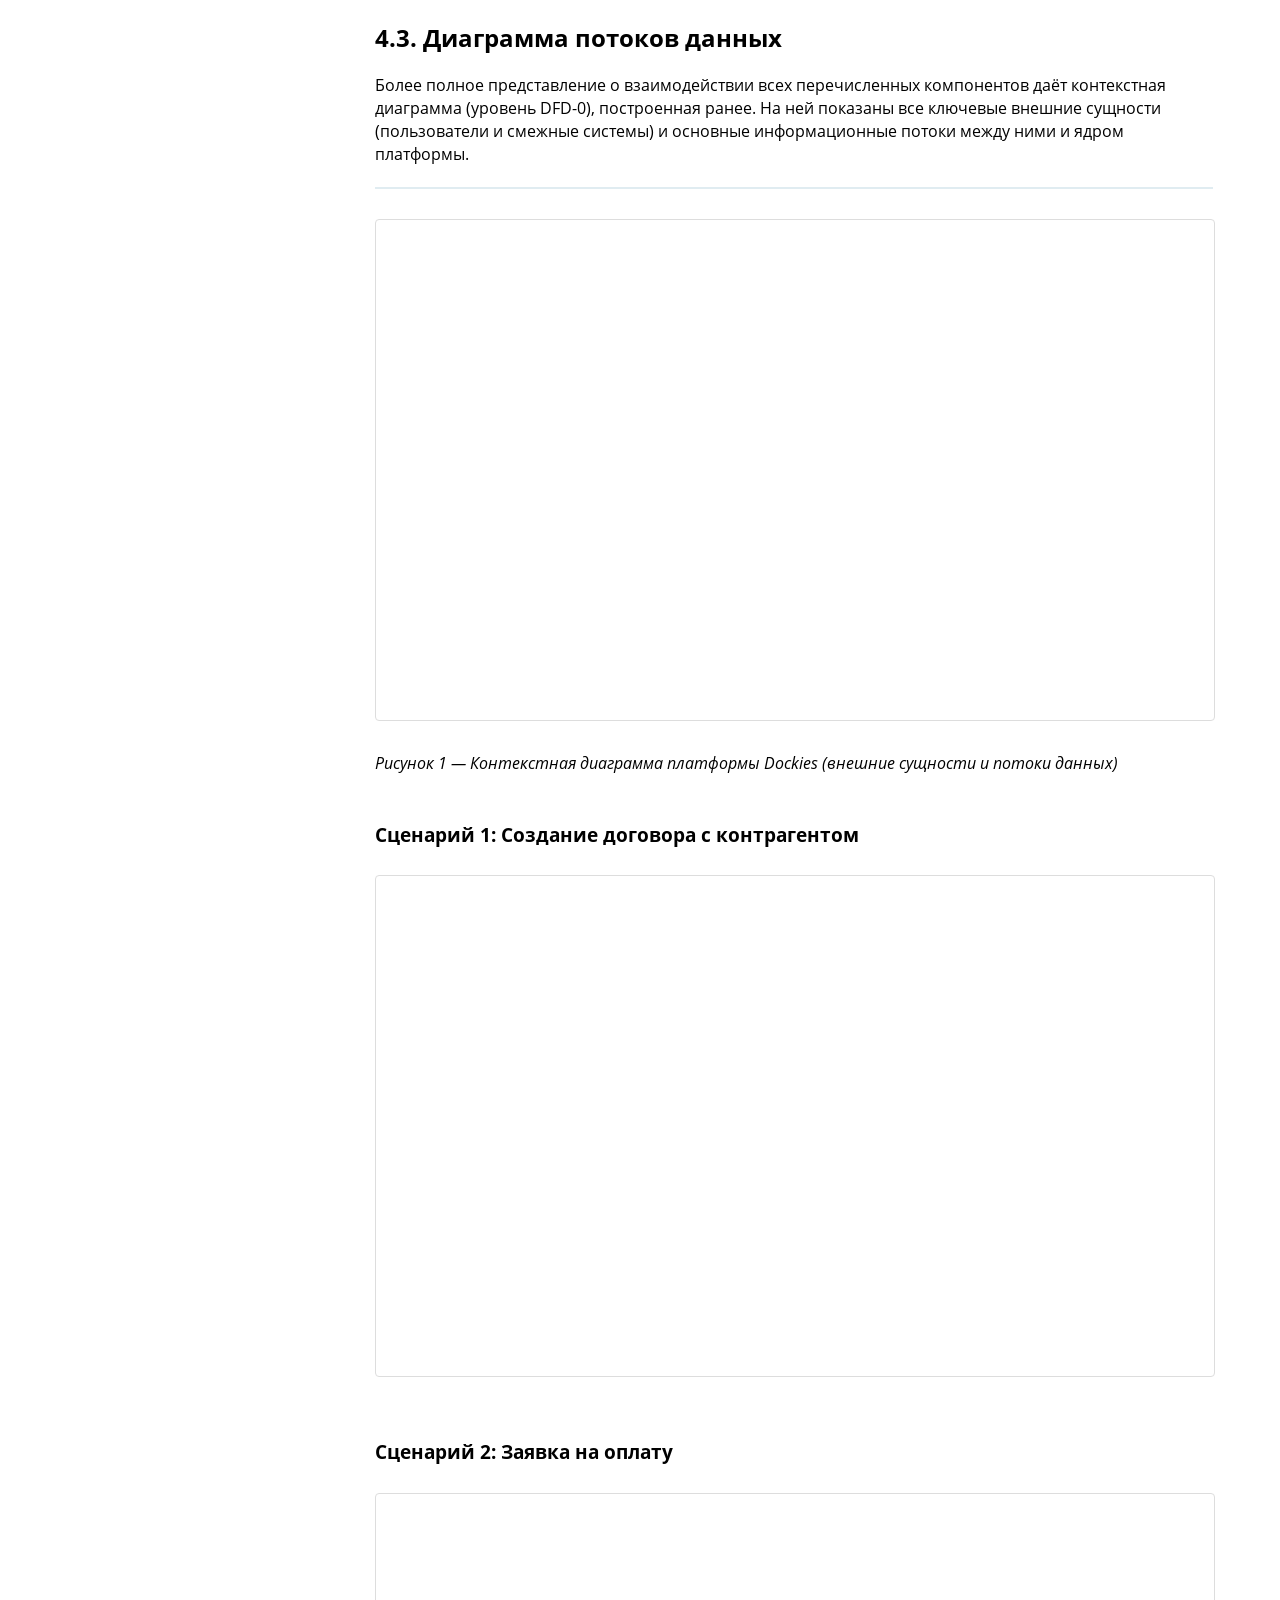
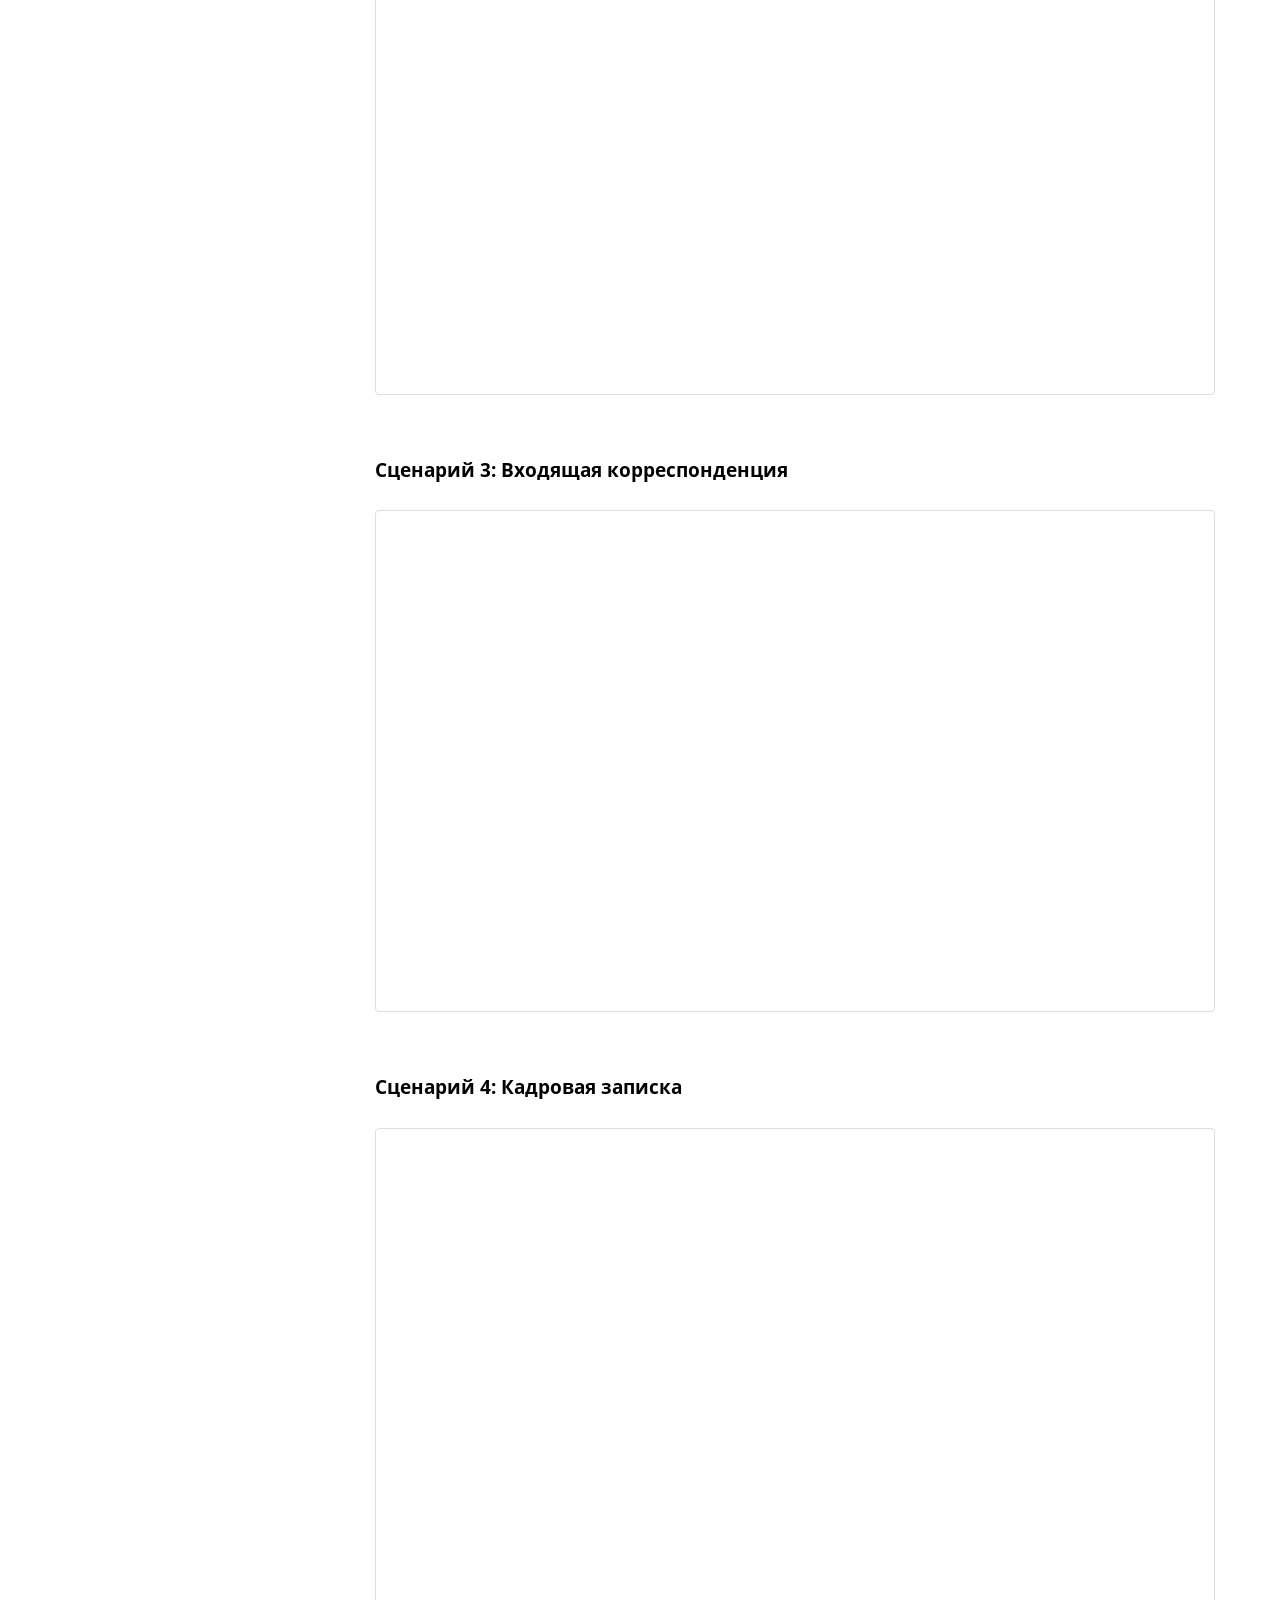
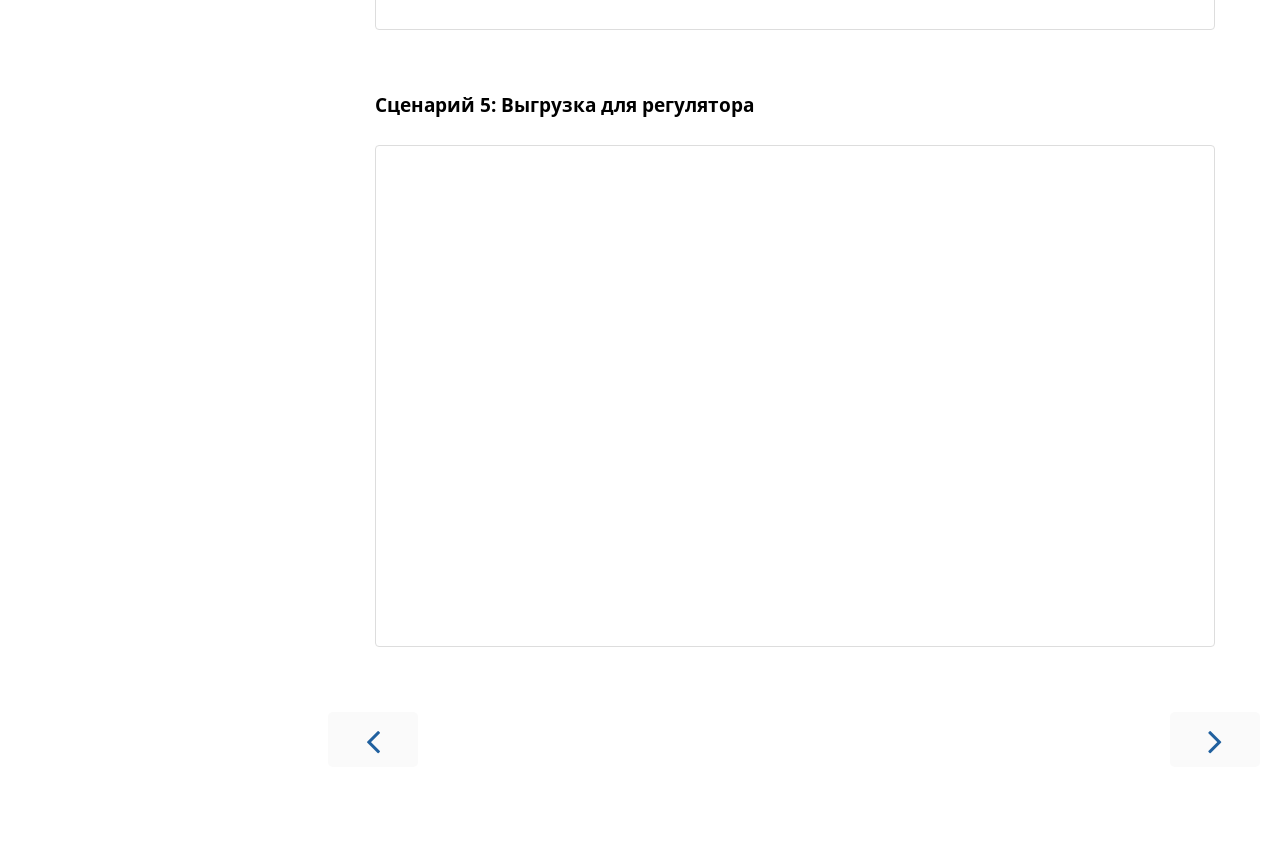
==== commit d440244a: "deploy: 2356b3f42163186ba416bfd6c71d4f1d3a26559f" ====
--- a/Architecture.html
+++ b/Architecture.html
@@ -329,8 +329,16 @@
 </blockquote>
 <iframe class="drawio-viewer" src="https://viewer.diagrams.net/?highlight=0000ff&edit=_blank&layers=1&nav=1&title=diagram&url=https://raw.githubusercontent.com/TwilightWolvesCorporation/system-engineering-playbook/main/src/diagrams/DockiesDiagramsContext.drawio"></iframe>
 <p><em>Рисунок 1 — Контекстная диаграмма платформы Dockies (внешние сущности и потоки данных)</em></p>
-<p>Детальная диаграмма компонентов (C4 level 2) может быть построена при необходимости на основе таблицы из раздела 4.1.</p>
-<iframe class="drawio-viewer" src="https://viewer.diagrams.net/?highlight=0000ff&edit=_blank&layers=1&nav=1&title=diagram&url=https://raw.githubusercontent.com/TwilightWolvesCorporation/system-engineering-playbook/main/src/diagrams/DockiesDiagramsSequenceCreate.drawio"></iframe>
+<h3 id="Сценарий-1-Создание-договора-с-контрагентом"><a class="header" href="#Сценарий-1-Создание-договора-с-контрагентом">Сценарий 1: Создание договора с контрагентом</a></h3>
+<iframe class="drawio-viewer" src="https://viewer.diagrams.net/?highlight=0000ff&edit=_blank&layers=1&nav=1&title=diagram&url=https://raw.githubusercontent.com/TwilightWolvesCorporation/system-engineering-playbook/main/src/diagrams/DockiesDiagramsSequenceScenari1.drawio"></iframe>
+<h3 id="Сценарий-2-Заявка-на-оплату"><a class="header" href="#Сценарий-2-Заявка-на-оплату">Сценарий 2: Заявка на оплату</a></h3>
+<iframe class="drawio-viewer" src="https://viewer.diagrams.net/?highlight=0000ff&edit=_blank&layers=1&nav=1&title=diagram&url=https://raw.githubusercontent.com/TwilightWolvesCorporation/system-engineering-playbook/main/src/diagrams/DockiesDiagramsSequenceScenari2.drawio"></iframe>
+<h3 id="Сценарий-3-Входящая-корреспонденция"><a class="header" href="#Сценарий-3-Входящая-корреспонденция">Сценарий 3: Входящая корреспонденция</a></h3>
+<iframe class="drawio-viewer" src="https://viewer.diagrams.net/?highlight=0000ff&edit=_blank&layers=1&nav=1&title=diagram&url=https://raw.githubusercontent.com/TwilightWolvesCorporation/system-engineering-playbook/main/src/diagrams/DockiesDiagramsSequenceScenari3.drawio"></iframe>
+<h3 id="Сценарий-4-Кадровая-записка"><a class="header" href="#Сценарий-4-Кадровая-записка">Сценарий 4: Кадровая записка</a></h3>
+<iframe class="drawio-viewer" src="https://viewer.diagrams.net/?highlight=0000ff&edit=_blank&layers=1&nav=1&title=diagram&url=https://raw.githubusercontent.com/TwilightWolvesCorporation/system-engineering-playbook/main/src/diagrams/DockiesDiagramsSequenceScenari4.drawio"></iframe>
+<h3 id="Сценарий-5-Выгрузка-для-регулятора"><a class="header" href="#Сценарий-5-Выгрузка-для-регулятора">Сценарий 5: Выгрузка для регулятора</a></h3>
+<iframe class="drawio-viewer" src="https://viewer.diagrams.net/?highlight=0000ff&edit=_blank&layers=1&nav=1&title=diagram&url=https://raw.githubusercontent.com/TwilightWolvesCorporation/system-engineering-playbook/main/src/diagrams/DockiesDiagramsSequenceScenari5.drawio"></iframe>
                     </main>
 
                     <nav class="nav-wrapper" aria-label="Page navigation">
